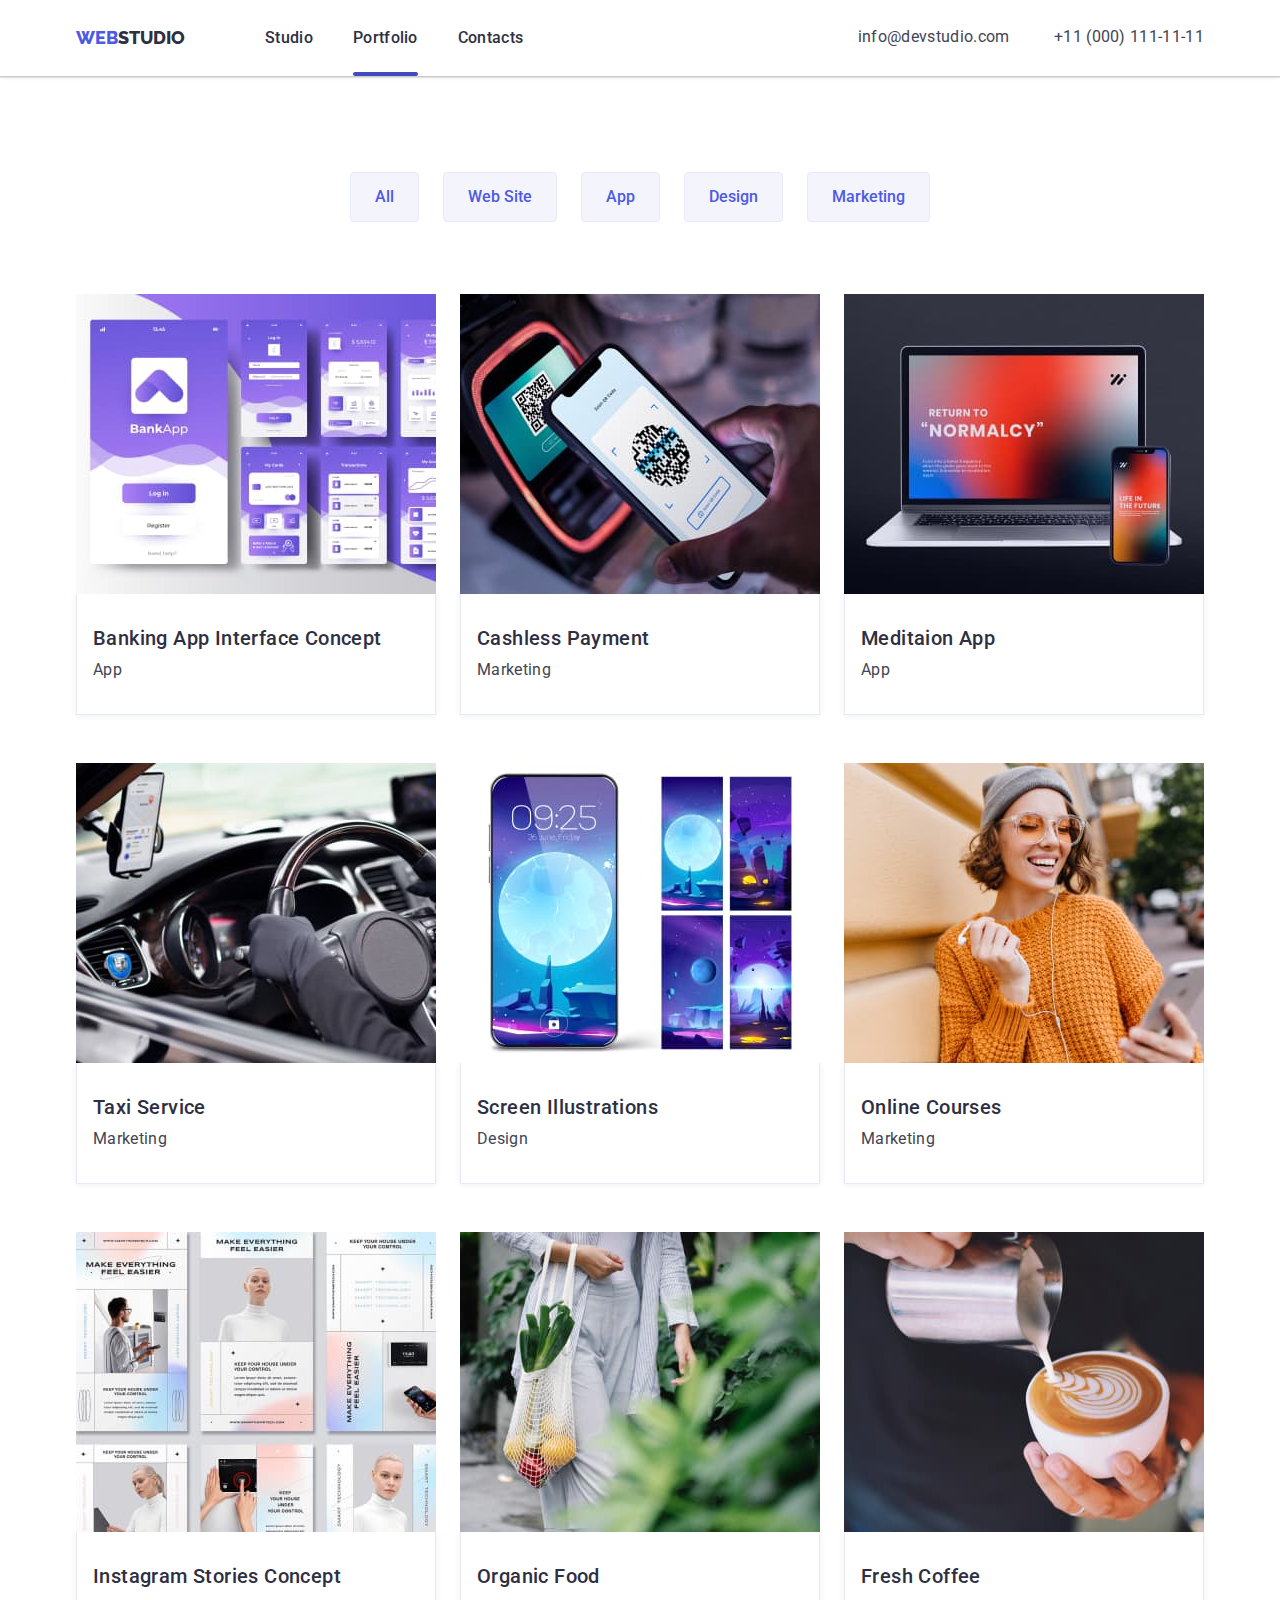
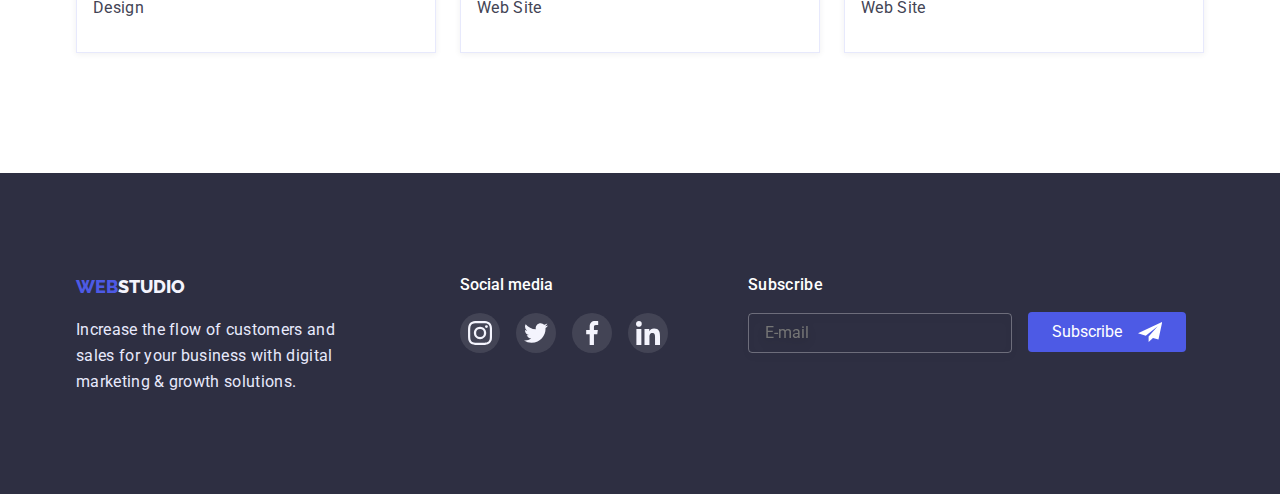
==== portfolio.html @ 7df6b6e0 "hw7(task7) fix 0.0" ====
<!DOCTYPE html>
<html lang="en">
<head>
    <meta charset="UTF-8">
    <meta http-equiv="X-UA-Compatible" content="IE=edge">
    <meta name="viewport" content="width=device-width, initial-scale=1.0">
    <title>Portfolio</title>
    <link rel="preconnect" href="https://fonts.googleapis.com">
    <link rel="preconnect" href="https://fonts.gstatic.com" crossorigin>
    <link href="https://fonts.googleapis.com/css2?family=Raleway:wght@800&family=Roboto:wght@400;500;700;900&display=swap" rel="stylesheet">
    <link rel="stylesheet" href="./styles/modern-normalize.css">
    <link rel="stylesheet" href="./styles/style.css">
</head>
<body class="site-body">
    <!--Header-->
    <header class="topline">
        <div class="container had-container">
          <nav class="style-navigation">
        <a class="logo link" href="./index.html">
          <span class="web">WEB</span>
          <span class="studio">STUDIO</span>
          </a>
        <!--Menu Nav-->
          <ul class="navigation list">
            <li class="header-nav"><a class="studio-nav link" href="./index.html">Studio</a></li>
            <li class="header-nav"><a class="portfolio-nav link active-link" href="./portfolio.html">Portfolio</a></li>
            <li class="header-nav"><a class="contact-nav link" href="#">Contacts</a></li>
          </ul>
        </nav>
        <address class="contact-link">
          <a class="header-mail link" href="mailto:info@devstudio.com">info@devstudio.com</a>
          <a class="header-tel link" href="tel:+110001111111">+11 (000) 111-11-11</a>
        </address>
      </div>
      </header>

    <main>
      <!--Main-->
      <h1 hidden>FILTERS</h1>
        <!--Menu FILTER-->
        <section class="filters">
            <div class="container"> <!--conteiner замінив-->
            <ul class="nav-portfolio list">
                <li class="button-filters"><button type="button" class="button-text">All</button></li>
                <li class="button-filters"><button  type="button" class="button-text">Web Site</button></li>
                <li class="button-filters"><button  type="button" class="button-text">App</button></li>
                <li class="button-filters"><button  type="button" class="button-text">Design</button></li>
                <li class="button-filters"><button  type="button" class="button-text">Marketing</button></li>
            </ul>

      
<!--MAIN CONTENT PORTFOLIO-->
<h2 hidden>MAIN KONTENT</h2> 
        <ul class="portfolio-content list">
            <li class="pictures-content">
              <a>
                <div class="cards-potfolio-wrap">
                    <img src="img/banking-app-interface-concept.jpg" class="pic-size" alt="макет додатку">
                    <p class="cards-potfolio-text">Lorem ipsum dolor sit, amet consectetur adipisicing elit. 
                      Vero deleniti, saepe, aliquam delectus similique nobis laudantium quaerat numquam quidem voluptate corporis 
                      id laboriosam voluptates eveniet iure esse accusantium sit officiis?</p>
                  </div>
                    <div class="content-card-pic">
                    <h3 class="portfolio-title">Banking App Interface Concept</h3>
                    <p class="portfolio-text">App</p>
                  </div>
                </a>
            </li>
            <li class="pictures-content">
                <a>
                  <div class="cards-potfolio-wrap">
                    <img src="img/cashless-payment.jpg"  class="pic-size" alt="телефон зі штрих-кодом">
                    <p class="cards-potfolio-text">14 Stylish and User-Friendly App Design 
                      Concepts · Task Manager App · Calorie
                      Tracker App · Exotic Fruit Ecommerce 
                      App · Cloud Storage App</p>
                    </div>
                    
                  <div class="content-card-pic">
                    <h3 class="portfolio-title"> Cashless Payment</h3>
                    <p class="portfolio-text">Marketing</p>
                  </div>
              </a>
            </li>
            <li class="pictures-content">
                <a>
                  <div class="cards-potfolio-wrap">
                    <img src="img/meditaion-app.jpg"  class="pic-size" alt="копьютер та смартфон з додатком">
                    <p class="cards-potfolio-text">14 Stylish and User-Friendly App Design 
                      Concepts · Task Manager App · Calorie
                      Tracker App · Exotic Fruit Ecommerce 
                      App · Cloud Storage App</p>
                  </div>
                    <div class="content-card-pic">
                    <h3 class="portfolio-title">Meditaion App</h3>
                    <p class="portfolio-text">App</p>
                  </div>
                </a>
            </li>
            <li class="pictures-content">
                <a>
                  <div class="cards-potfolio-wrap">
                    <img src="img/taxi-service.jpg" class="pic-size" alt="місце водія">
                    <p class="cards-potfolio-text">14 Stylish and User-Friendly App Design 
                      Concepts · Task Manager App · Calorie
                      Tracker App · Exotic Fruit Ecommerce 
                      App · Cloud Storage App</p>
                  </div>
                    <div class="content-card-pic">
                    <h3 class="portfolio-title">Taxi Service</h3>
                    <p class="portfolio-text">Marketing</p>
                  </div>
                </a>
            </li>
            <li class="pictures-content">
                <a>
                  <div class="cards-potfolio-wrap">
                    <img src="img/screen-illustrations.jpg" class="pic-size" alt="обої для смартфона">
                    <p class="cards-potfolio-text">14 Stylish and User-Friendly App Design 
                      Concepts · Task Manager App · Calorie
                      Tracker App · Exotic Fruit Ecommerce 
                      App · Cloud Storage App</p>
                  </div>
                    <div class="content-card-pic">
                    <h3 class="portfolio-title">Screen Illustrations</h3>
                    <p class="portfolio-text">Design</p>
                  </div>
                </a>
            </li>
            <li class="pictures-content">
                <a>
                  <div class="cards-potfolio-wrap">
                    <img src="img/online-courses.jpg" class="pic-size" alt="дівчина у помаранчевому">
                    <p class="cards-potfolio-text">14 Stylish and User-Friendly App Design 
                      Concepts · Task Manager App · Calorie
                      Tracker App · Exotic Fruit Ecommerce 
                      App · Cloud Storage App</p>
                  </div>
                    <div class="content-card-pic">
                    <h3 class="portfolio-title">Online Courses</h3>
                    <p class="portfolio-text">Marketing</p>
                  </div>
                </a>
            </li>
            <li class="pictures-content">
                <a>
                  <div class="cards-potfolio-wrap">
                    <img src="img/instagram-stories-concept.jpg" class="pic-size" alt="концепт инста-сторіс">
                    <p class="cards-potfolio-text">14 Stylish and User-Friendly App Design 
                      Concepts · Task Manager App · Calorie
                      Tracker App · Exotic Fruit Ecommerce 
                      App · Cloud Storage App</p>
                  </div>
                    <div class="content-card-pic">
                    <h3 class="portfolio-title">Instagram Stories Concept</h3>
                    <p class="portfolio-text">Design</p>
                  </div>
                </a>
            </li>
            <li class="pictures-content">
                <a>
                  <div class="cards-potfolio-wrap">
                    <img src="img/organic-food.jpg" class="pic-size" alt="еко-сумка з їжею">
                    <p class="cards-potfolio-text">14 Stylish and User-Friendly App Design 
                      Concepts · Task Manager App · Calorie
                      Tracker App · Exotic Fruit Ecommerce 
                      App · Cloud Storage App</p>
                  </div>
                    <div class="content-card-pic">
                    <h3 class="portfolio-title">Organic Food</h3>
                    <p class="portfolio-text">Web Site</p>
                  </div>
                </a>
            </li>
            <li class="pictures-content">
                <a>
                  <div class="cards-potfolio-wrap">
                    <img src="img/fresh-coffee.jpg" class="pic-size" alt="кофе з малюнком">
                    <p class="cards-potfolio-text">14 Stylish and User-Friendly App Design 
                      Concepts · Task Manager App · Calorie
                      Tracker App · Exotic Fruit Ecommerce 
                      App · Cloud Storage App</p>
                  </div>
                    <div class="content-card-pic">
                    <h3 class="portfolio-title">Fresh Coffee</h3>
                    <p class="portfolio-text">Web Site</p>
                  </div>
                </a>
            </li>
        </ul>
    </div>
    </section>
    </main>
       <!--Footer-->
    <footer class="footer">

      <div class="wrap-footer container">

        <!--FOOTER LOGO-->
      <div class="foot-logo">
      <a class="logo-footer link" href="./index.html"
        ><span class="web-footer">WEB</span><span class="studio-footer">STUDIO</span>
        </a> 
      <p class="footertext">
        Increase the flow of customers and sales for your business with digital
        marketing & growth solutions.
      </p>
    </div>

<!--FOOTER SOC_LINK-->
<div class="soc-link-footer">
  <h3 class="title-footer-soc">Social media</h3>
  <ul class="footer-soc-list list">
    
    <li class="footer-soc-item">
      <a href="" class="footer-soc-link link">
        <svg class="footer-soc-icon" width="24" height="24">
          <use href="./img/icons.svg#icon-instagram"></use>
        </svg>
      </a>
    </li>
    <li class="footer-soc-item">
      <a href="" class="footer-soc-link link">
        <svg class="sfooter-soc-icon" width="24" height="24">
          <use href="./img/icons.svg#icon-twitter"></use>
        </svg>
      </a>
    </li>
    <li class="footer-soc-item">
      <a href="" class="footer-soc-link link">
        <svg class="sfooter-soc-icon" width="24" height="24">
          <use href="./img/icons.svg#icon-facebook"></use>
        </svg>
      </a>
    </li>
    <li class="footer-soc-item">
      <a href="" class="footer-soc-link link">
        <svg class="sfooter-soc-icon" width="24" height="24">
          <use href="./img/icons.svg#icon-linkedin"></use>
        </svg>
      </a>
    </li>
  </ul>
</div>
<form class="subskribe-form">
  <h3 class="title-subskribe">Subscribe</h3>
  <div class="footer-subskribe">
        <div class="input-subskribe-footer">
      <input type="email"
        class="subskribe-input"
        name="footer-email"
        placeholder="E-mail"
        required
        id="footer-email"
        />
        </div>
        <section class="butten-footer">
          <button type="submit" class="subskribe-butten">Subscribe
            <svg class="icon-subscibe" width="24" height="24">
              <use href="./img/icons.svg#icon-subscibe"></use>
              </svg>
          </button>
        </section>
        </div>
      </form>
  </div>

      </div>
      
    </footer>


    
</body>
</html>
---- styles/style.css ----
:root{
--first-title-color: #FFFFFF;
--second-title-color:#2E2F42;
--first-btn-color: #4D5AE5;
--second-btn-color: #404BBF;
--typical-lh: 1.33
--lh:var(--typical-lh)
}


/*---------зброс марженів та маденгів-------------*/
p, h1, h2, h3, h4, h5, h6 {
    margin: 0;
}
ul{
    margin: 0;
    padding-left: 0;
}

body{
    font-family: 'Roboto', normal;
    background: #FFFFFF;
    color: #2E2F42;
    color: #4D5AE5;
    color: #434455;
    line-height: 1.33;
    line-height: 1.5;
    line-height: 1.6;
}

img{
    display: block;
    width: 100%;
    height: auto;
}

/*INVISE PARAMETR*/
.visually-hidden{
    position: absolute;
    width: 1px;
    height: 1px;
    margin: -1px;
    border: 0;
    padding: 0;
    white-space: nowrap;
    clip-path: inset(100%);
    clip: rect(0 0 0 0);
    overflow: hidden;
}
/*---------Header-Topline--------------*/

.list{
    list-style: none;
}

.link{
    text-decoration: none;
}

.container{
    width: 1158px;
    padding-left: 15px;
    padding-right: 15px;
    outline: 1px;
    margin: 0 auto;
   /*-outline: 1px solid red;-*/
}

/*-----SHABLON-TOP-LINE-------*/
.topline {
    padding-top: 25px;
    padding-bottom: 25px;
    box-shadow: 0px 2px 1px
    rgba(46, 47, 66, 0.08), 0px 1px 1px
    rgba(46, 47, 66, 0.16), 0px 1px 6px 
    rgba(46, 47, 66, 0.08);
}

.had-container {
    display: flex;
}
.style-navigation {
    margin-right: auto;
    display: flex;
    align-items: center;
}

.style-navigation {
    display: flex;
}

.logo {
    display: flex;
    margin-right: 80px;
}

.web {
    font-family: 'Raleway';
    font-style: normal;
    font-weight: 800;
    font-size: 18px;
    line-height: 1.33;
    color: #4D5AE5;
}

.studio { 
    font-family: 'Raleway';
    font-style: normal;
    font-weight: 800;
    font-size: 18px;
    line-height: 1.33;
    color: #2E2F42;
}


.navigation{
    display: flex;
    flex-direction: row;
    gap: 40px;
}

.header-nav{ 
    font-family: 'Roboto';
    font-style: normal;
    font-weight: 500;
    letter-spacing: 0.02em;
    position: relative;
}

.header-nav .active-link::after{
    content: '';
    position: absolute;
    width: 100%;
    height: 4px;
    background-color: var(--second-btn-color);
    left: 0;
    bottom: -25px;
    border-radius: 2px;

}

.studio-nav{
    font-size: 16px;
    line-height: 1.5;
    color: #2E2F42;
    letter-spacing: 0.02em;
    transition: 250ms cubic-bezier(0.4, 0, 0.2, 1);
}


.portfolio-nav{
    font-size: 16px;
    line-height: 1.5;
    color: #2E2F42;
    letter-spacing: 0.02em;
    transition: 250ms cubic-bezier(0.4, 0, 0.2, 1);
}

.contact-nav{
    font-size: 16px;
    line-height: 1.5;
    color: #2E2F42;
    letter-spacing: 0.02em;
    transition: 250ms cubic-bezier(0.4, 0, 0.2, 1);
}

.contact-link{
    font-style: normal;
    font-weight: 400;
    font-size: 16px;
    line-height: 1.5;   
    letter-spacing: 0.02em;
}

.studio-nav:hover,
.portfolio-nav:hover,
.contact-nav:hover,
.studio-nav:focus,
.portfolio-nav:focus,
.contact-nav:focus{
    color: #404BBF;
}

.header-mail{
    margin-right: 40px;
color: #434455;
transition: 250ms cubic-bezier(0.4, 0, 0.2, 1);
}


.header-tel{
    color: #434455;
    transition: 250ms cubic-bezier(0.4, 0, 0.2, 1);
}

.header-tel:hover,
.header-mail:hover,
.header-tel:focus,
.header-mail:focus{
    color: #404BBF;
}

/*-------MAIN BLACK BOX--------*/

.mainheadder{
    padding-top: 188px;
    padding-bottom: 188px;
    text-align: center;
    background: #2E2F42;
    background-image: linear-gradient(
        rgba(46, 47, 66, 0.7),
        rgba(46, 47, 66, 0.7)), 
     url(../img/people-office-background.jpg);
    background-repeat: no-repeat;
    background-position: center;
    background-size: cover;
    max-width: 1440px;
    margin: 0 auto;
}




.title{ 
width: 496px;
font-weight: 700; 
font-size: 56px;
line-height: 1.07;
letter-spacing: 0.02em;
color: #FFFFFF;
margin: 0 auto;
}

.textbutton{
    margin-top: 48px;
    font-family: inherit;
    font-style: normal;
    padding: 16px 32px;
    font-weight: 500;
    font-size: 16px;
    line-height: 1.18;
    color: #FFFFFF;
    background: #4D5AE5;
    border-radius: 4px;
    border:none;
    cursor: pointer; 
    transition: 250ms cubic-bezier(0.4, 0, 0.2, 1);
}



.textbutton:hover,
.textbutton:focus{
    background-color: #404BBF;
    box-shadow: 0px 4px 4px rgba(0, 0, 0, 0.15);
} 


/*--------------Section1--------*/

.abouthead {
   padding-bottom: 120px;

}

.about-list {
    padding-top: 120px;
    justify-content: center;
    display: flex;
    gap: 24px;
}

.about-item {
    width: 264px;
    height: 112px;
}
.about-link {
    width: 100%;
    height: 100%;
    background-color: #F4F4FD;
    border-radius: 4px;
    display: flex;
    align-items: center;
    justify-content: center;
}
/*--------
.about-icon { ------ якщо потрібно задати колір 
    fill: #8E8F99;   черз стилі, видаліть fill у спрайті 
}--*/

.hhead{
    color: #2E2F42;
    margin-top: 8px;
}

.phead{
    width: 264px;
    font-family: 'Roboto';
    font-style: normal;
    font-weight: 400;
    font-size: 16px;
    line-height: 1.5;

    letter-spacing: 0.02em;
    color: #434455;
}

/*--------------Section2--------*/
.our-work{
padding-top: 120px;
padding-bottom: 120px;
}
.title-two{
margin-bottom: 72px;
font-weight: 700;
font-size: 36px;
text-align: center;
letter-spacing: 0.02em;
text-transform: capitalize;

color: #2E2F42;
}

.img-wedoing{
gap: 24px;
display: flex;
padding: 0px;

}

/*--------------Section3--------*/
.team{
    padding-bottom: 120px;
    padding-top: 120px;
    background: right #F4F4FD;
    
}

.title-three{
    margin-bottom: 72px;
    text-align: center;
    font-weight: 700;
    font-size: 36px;
    line-height: 1.11;
    color: #2E2F42;

}

.img-team{
    display: flex;
    gap: 24px;    

}

.backround-card-mainpage{
    background: #FFFFFF;
    box-shadow: 0px 1px 6px 
    rgba(46, 47, 66, 0.08), 0px 1px 1px 
    rgba(46, 47, 66, 0.16), 0px 2px 1px 
    rgba(46, 47, 66, 0.08);
    border-radius: 0px 0px 4px 4px;
}

.title-team{
margin-top: 32px;
font-family: 'Roboto';
font-style: normal;
font-weight: 600;
font-size: 20px;
line-height: 1.2;
text-align: center;
color: #2E2F42;
}

.text-team{
    margin-top: 10px;
    font-family: 'Roboto';
font-style: normal;
font-weight: 400;
font-size: 16px;
line-height: 1.5;
text-align: center;
letter-spacing: 0.02em;
color: #434455;
margin-bottom: 8px;
}
.studio-soc-list {
    display: flex;
    justify-content: center;
    gap: 24px;
    padding-bottom: 32px;
    
}

.studio-soc-item {
    width: 40px;
    height: 40px;
}
.studio-soc-link {
    width: 100%;
    height: 100%;
    background-color: #4D5AE5;
    border-radius: 50%;
    display: flex;
    align-items: center;
    justify-content: center;
    fill: #F4F4FD;
    transition: 250ms cubic-bezier(0.4, 0, 0.2, 1);

}

.studio-soc-item{
    fill: #F4F4FD;
}

.studio-soc-link:hover,
.studio-soc-link:focus{
background-color:#404BBF;
}

/*-----SECTION 4---*/
.cust {
    padding-top: 130px;
    padding-bottom: 120px;
}

.title-four {
    margin-bottom: 72px;
    font-family: 'Roboto';
    font-style: normal;
    text-align: center;
    font-weight: 700;
    font-size: 36px;
    line-height: 1.11;
    color: #2E2F42;
}
.cust-list {
    display: flex;
    gap: 24px;
}

.cust-item {
    width: calc((100% - 150px)/6);
    height: 88px;
}
.cust-link {
    width: 100%;
    height: 100%;
    border: 1px solid #8E8F99;
    border-radius: 5px;
    display: flex;
    align-items: center;
    justify-content: center;
    transition: 250ms cubic-bezier(0.4, 0, 0.2, 1);
}


.cust-icon {
    fill: #8E8F99;
    transition: 250ms cubic-bezier(0.4, 0, 0.2, 1);
}

.cust-link:hover,
.cust-link:focus {
    border-color: #404BBF;
}
.cust-link:focus .cust-icon{
    fill: #404BBF;
}
.cust-link:hover .cust-icon{
    fill: #404BBF;
}


/*--------------Footer--------*/
footer{
background: #2E2F42;
}


.foot-logo{
    padding-top: 100px;
    padding-bottom: 100px;
}

.logo-footer{
    font-family: 'Raleway';
    font-style: normal;
    display: flex;
    align-items: flex-start;
}

.web-footer{  
font-weight: 800;
font-size: 18px;
line-height: 1.6;
color: #4D5AE5;
}

.studio-footer{
font-weight: 800;
font-size: 18px;
line-height: 1.6;
color: #F4F4FD;
}



/*SOCIAL MEDIA FOOTER*/
.wrap-footer{
    display: flex;
}

.soc-link-footer{
    margin-left: 120px;
    padding-top: 100px;

}

.title-footer-soc{
    color: #FFFFFF;
    font-family: 'Roboto';
    font-style: normal;
    font-weight: 500;
    font-size: 16px;
    line-height: 1.5;
    margin-bottom: 16px;
}

.footer-soc-list {
    display: flex;
    gap: 16px;

}


.footer-soc-item {
    width: 40px;
    height: 40px;    
}

.footer-soc-link {
    width: 100%;
    height: 100%;
    background-color: rgba(255, 255, 255, 0.1);
    border-radius: 50%;
    display: flex;
    align-items: center;
    justify-content: center;
    fill: #F4F4FD;
    transition: 250ms cubic-bezier(0.4, 0, 0.2, 1);
}

.footer-soc-icon{
    fill: #F4F4FD;
}

.footer-soc-link:hover,
.footer-soc-link:focus{
background-color:#31D0AA;
}

.footertext{
    width: 264px;
    margin-top: 16px;
    word-wrap: break-word;
    font-family: 'Roboto';
    font-style: normal;
    font-weight: 400;
    font-size: 16px;
    line-height: 1.6;
    letter-spacing: 0.02em;
    color: #E7E9FC;
}

.subskribe-form{
    margin-left: 80px;
    padding-top: 100px;
}
.footer-subskribe{
    margin-left: auto;
    display: flex;
    align-items: center;
    justify-content: center;
}

.title-subskribe{
    font-family: inherit;
    font-weight: 500;
    font-size: 16px;
    line-height: 24px;
    letter-spacing: 0.02em;
    color: #FFFFFF;
}

.subskribe-input{
    width: 264px;
    height: 40px;
    margin-top: 16px;
    background-color: transparent;
    border: 1px solid rgba(255, 255, 255, 0.3);
    filter: drop-shadow(0px 4px 4px rgba(0, 0, 0, 0.15));
    border-radius: 4px;
    color: rgba(255, 255, 255, 0.6);
    outline: none;
    padding-left: 16px;
}

.subskribe-butten{
    display: block;
    margin-left: auto;
    display: flex;
    align-items: center;
    justify-content: center;
    padding: 8px 24px;
    color: #FFFFFF;
    background: #4D5AE5;
    border-radius: 4px;
    border:none;
    cursor: pointer; 
    transition: 250ms cubic-bezier(0.4, 0, 0.2, 1);
    margin-left: 16px;
    margin-top: 15px;
}
.subskribe-butten:hover,
.subskribe-butten:focus{
    background-color: #404BBF;
    box-shadow: 0px 4px 4px rgba(0, 0, 0, 0.15);
}

.icon-subscibe{
    margin-left: 16px;
}


/*--------------PORTFOLIO--------*/

.nav-portfolio{
    justify-content: center;
    margin-bottom: 72px;
    display: flex;
    gap: 24px;
}

.filters{
    padding-top: 96px;
    padding-bottom: 120px;
}

.button-text{
padding: 12px 24px;
font-family: 'Roboto';
font-style: normal;
font-weight: 500;
font-size: 16px;
line-height: 1.5;
}


.button-text{
    color: #4D5AE5;
  background: #F4F4FD;
  border: 1px solid #E7E9FC;
  border-radius: 4px;
  cursor: pointer;
  transition: 250ms cubic-bezier(0.4, 0, 0.2, 1);
}

.button-text:hover{
    box-shadow: 0px 3px 1px 
    rgba(0, 0, 0, 0.1), 0px 2px 1px 
    rgba(0, 0, 0, 0.08), 0px 2px 2px 
    rgba(0, 0, 0, 0.12);
}


.button-text:focus,
.button-text:hover{
    border-color: #404BBF;;
    color: #FFFFFF;
    background-color: #404BBF;
    box-shadow: 0px 3px 1px 
    rgba(0, 0, 0, 0.1), 0px 2px 1px 
    rgba(0, 0, 0, 0.08), 0px 2px 2px 
    rgba(0, 0, 0, 0.12);
}

/*-------MAIN CONTENT PORTFOLIO--------*/

.portfolio-content{
    display: flex;
    flex-wrap: wrap;
    gap: 48px 24px;
}


.pic-size{
    width: 360px;
}


.content-card-pic{
    border: 1px solid #E7E9FC;
    box-shadow: 0px 1px 6px rgba(46, 47, 66, 0.08);
border-top: 0;
}

.pictures-content{
    transition: 250ms cubic-bezier(0.4, 0, 0.2, 1);
}

.pictures-content:hover{
    box-shadow: 0px 1px 6px rgba(46, 47, 66, 0.08), 
    0px 1px 1px rgba(46, 47, 66, 0.16), 
    0px 2px 1px rgba(46, 47, 66, 0.08);
    cursor: pointer;
}

.portfolio-title,
.portfolio-text{
    font-family: 'Roboto';
    font-style: normal;
    letter-spacing: 0.02em;
    padding-left: 16px;
}

.portfolio-title{
padding-top: 32px;
margin-bottom: 8px;
font-weight: 500;
font-size: 20px;
line-height: 1.2;
color: #2E2F42;
}

.portfolio-text{
    padding-bottom: 32px;
    font-weight: 400;
    font-size: 16px;
    line-height: 1.5;
    color: #434455;
}

.cards-potfolio-wrap{
    position: relative;
    overflow: hidden;
}

.pictures-content:hover .cards-potfolio-text{
    transform: translateY(0);
}

.cards-potfolio-text{
position: absolute;
top: 0;
font-size: 16px;
font-weight: 400;
line-height: 1.5;
color: #F4F4FD;
padding-top: 40px;
padding-bottom: 164px;
padding-left: 32px;
background-color: rgba(77,	90,	229, 0.902);
transform: translateY(100%);
overflow: auto; /*----ЯКЩО ПОТРІБЕН СКРОЛ ДЛЯ ТЕКСТУ--*/
transition: transform 250ms cubic-bezier(0.4, 0, 0.2, 1);
}
/*--------------FOOTER-PORTFOLIO------------*/

/*--------------BACKDROP------------*/
.backdrop{
    position: fixed;
    top: 0;
    width: 100%;
    height: 100%;
    background-color: rgba(19, 19, 20, 0.445);
    transition: opacity 250ms cubic-bezier(0.4, 0, 0.2, 1), visibility 250ms cubic-bezier(0.4, 0, 0.2, 1);
}
/*--------------MODAL-WINDOW------------*/
.modal{
    position: absolute;
    top: 50%;
    left: 50%;
    width: 408px;
    min-height: 576px;
    background: #FCFCFC;
    box-shadow: 0px 1px 1px rgba(0, 0, 0, 0.14), 0px 1px 3px rgba(0, 0, 0, 0.12), 0px 2px 1px rgba(0, 0, 0, 0.2);
    border-radius: 4px;
    transform: translate(-50%, -50%) scale(1);
    transition: transform 250ms cubic-bezier(0.4, 0, 0.2, 1);
    padding: 24px;
}

.backdrop.is-hidden .modal{
    transform: translate(-50%, -50%) scale(0);
}

.modal-close{
    width: 24px;
    height: 24px;
    /*position: absolute;
    right: 24px;
    top: 24px;*/
    background-color: rgba(231, 233, 252, 0.1);
    border: 1px solid rgba(0, 0, 0, 0.1);
    border-radius: 50%;
    transition: 250ms cubic-bezier(0.4, 0, 0.2, 1);
    display: block;
    margin-left: auto;
    display: flex;
    align-items: center;
    justify-content: center;
    background-color: #E7E9FC;
}

.smodal-close-icon{
    /*fill: #000000;*/
}

.is-hidden {
    opacity: 0;
    visibility: hidden;
    pointer-events: none;
}

.modal-close:hover,
.modal-close:focus{
    fill: #FFFFFF;
    background-color: #404BBF;
    cursor: pointer;;
}

.modal-title{
font-weight: 500;
font-size: 16px;
line-height: 1.5;
text-align: center;
color: #2E2F42;
margin-top: 24px;
margin-bottom: 16px;
}

/*.modal-field{
    margin-bottom: 8px;
}*/

.input-wrap{
    position: relative;
}

.modal-input{
    width: 360px;
    height: 40px;
    background-color: transparent;
    border: 1px solid rgba(33, 33, 33, 0.2);
    border-radius: 4px;
    padding-left: 38px;
    outline: none;
}

.modal-input:focus{
    border-color: var(--first-btn-color);
}

.modal-input:focus +.input-icons{
    fill: var(--first-btn-color);
}

.input-icons{
    position:absolute;
    left: 16px;
    top: 50%;
    transform: translateY(-50%);
}

.input-text{
    display: inline-block;
    font-size: 12px;
    line-height: 1.3;
    color: #8E8F99;
}

.modal-massage{
    width: 100%;
    height: 120px;
    border: 1px solid rgba(33, 33, 33, 0.2);
    border-radius: 4px;
    padding-left: 16px;
    outline: none;
    background-color: transparent;
    padding-top: 8px;
    padding-left: 16px;
    resize: none;
}

.modal-massage::placeholder{
    font-size: 12px;
    line-height: 1.3;
    color: rgba(117, 117, 117, 0.5);
}

.modal-accepted{
    margin-top: 8px;
}

.private-accept{
    align-items: center;
    display: flex;
    font-size: 12px;
    line-height: 1.3;
    letter-spacing: 0.04em;
    color: #757575;
}

.private-accept span{
    width: 16px;
    height: 16px;
    border: 1.25px solid #2E2F42;
    border-radius: 2px;
    margin-right: 8px;
    display: flex;
    align-items: center;
    justify-content: center; 
    fill: transparent;
}

.input-check:checked +.private-accept span {
    background-color: var(--second-btn-color);
    border: none;
    fill:#F4F4FD;
}

.private-police{
    color: var(--first-btn-color);
}
.modal-butten-conteiner{
        text-align: center;
}

.modal-butten{
    width: 169px;
    margin-top: 24px;
    padding: 16px 32px;
    font-weight: 500;
    font-size: 16px;
    line-height: 1.18;
    letter-spacing: 0.04em;
    color: #FFFFFF;
    background: #4D5AE5;
    border-radius: 4px;
    border:none;
    cursor: pointer; 
    transition: 250ms cubic-bezier(0.4, 0, 0.2, 1);
}

.modal-butten:hover,
.modal-butten:focus{
    background-color: #404BBF;
    box-shadow: 0px 4px 4px rgba(0, 0, 0, 0.15);
} 
/*second type stilization check-mark

.private-accept::before{
content: "";
width: 16px;
height: 16px;
border: 1.25px solid #2E2F42;
border-radius: 2px;
margin-right: 8px;
}

.input-check:checked +.private-accept::before{
background-color: var(--second-btn-color);
border: none;
background-image: url(../img/check-mark.svg);
background-repeat: no-repeat;
background-position: center;
}*/




/*  Стилізація псевдоклассу PLACEHOLDER*
.modal-input::placeholder{
    font-size: 12px;
    line-height: 1.3;
    color: #8E8F99;
}*/


/* ПРИКЛАД СТИЛІЗУВАННЯ ВАЛІДАЦІЇ

.modal-input:not(:placeholder-shown):not(:focus):valid{
    background-color: rgba(0, 128, 0, 0.286);
}
.modal-input:not(:placeholder-shown):not(:focus):invalid{
    background-color: rgba(128, 0, 0, 0.286);
} */
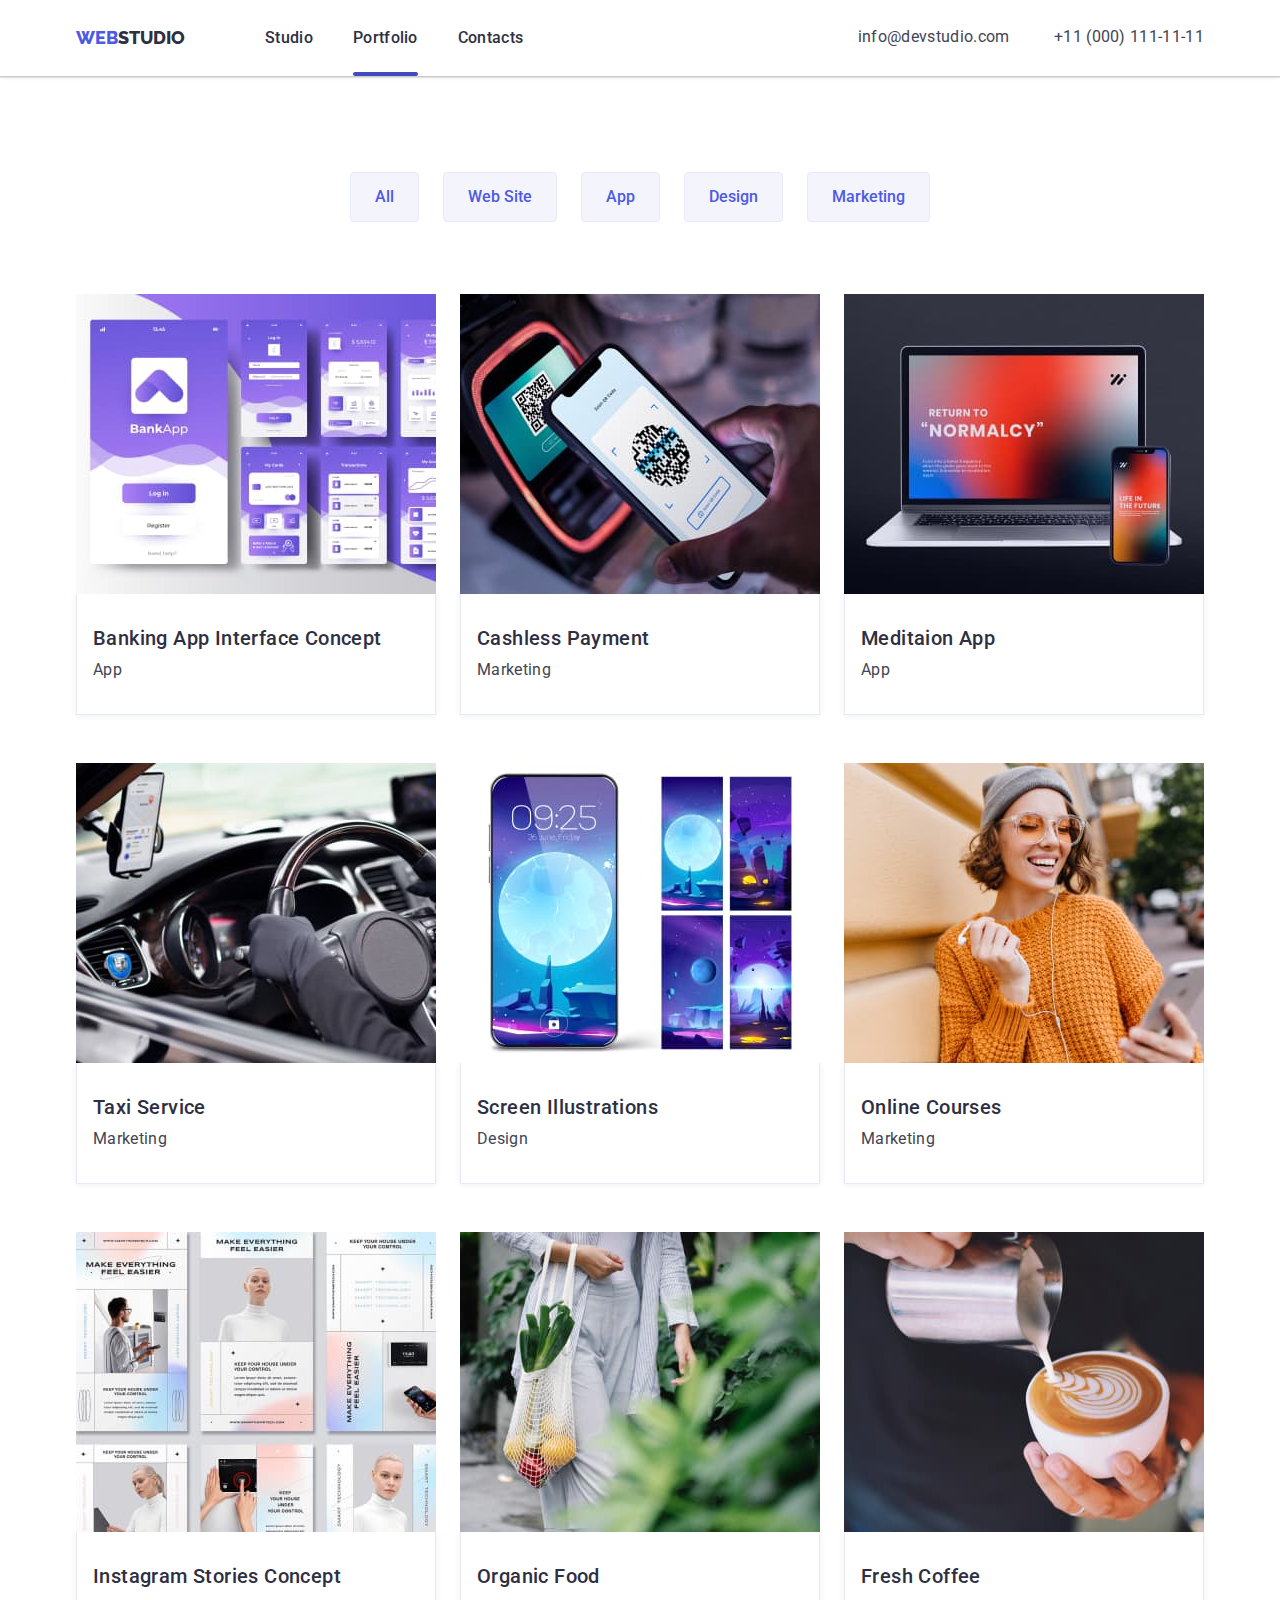
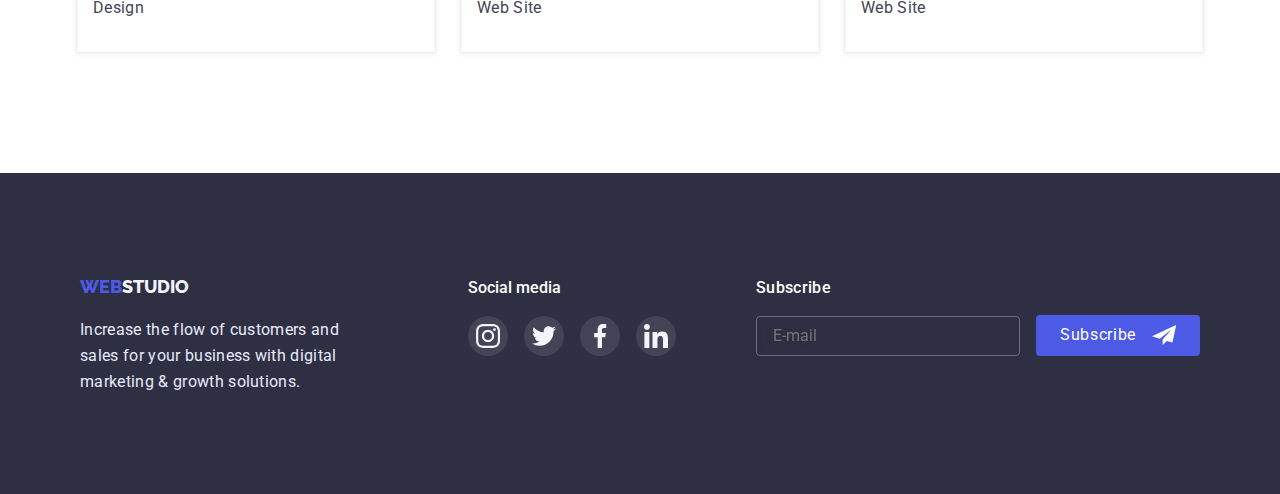
==== commit 1fb7d437: "hw7(task7) fix1.4" ====
--- a/portfolio.html
+++ b/portfolio.html
@@ -10,6 +10,9 @@
     <link href="https://fonts.googleapis.com/css2?family=Raleway:wght@800&family=Roboto:wght@400;500;700;900&display=swap" rel="stylesheet">
     <link rel="stylesheet" href="./styles/modern-normalize.css">
     <link rel="stylesheet" href="./styles/style.css">
+    <link rel="stylesheet" href="./styles/mobile.css">
+    <link rel="stylesheet" href="./styles/tablet.css">
+    <link rel="stylesheet" href="./styles/desktop.css">
 </head>
 <body class="site-body">
     <!--Header-->
@@ -31,7 +34,68 @@
           <a class="header-mail link" href="mailto:info@devstudio.com">info@devstudio.com</a>
           <a class="header-tel link" href="tel:+110001111111">+11 (000) 111-11-11</a>
         </address>
+        <button type="button" class="menu-open" width="32" height="22" data-menu-open>
+          <svg class="menu-open-icon">
+            <use href="./img/icons.svg#icon-hamburger"></use>
+          </svg>
+        </button>
       </div>
+
+      <!-- MOBMENU -->
+    <div class="mob-menu is-hidden" data-menu>
+      <div class="container-mob">
+      <button type="button" class="menu-close" width="8" height="8" data-menu-close>
+        <svg class="menu-close-icon">
+          <use href="./img/icons.svg#icon-menu-close"></use>
+        </svg>
+      </button>
+      <div class="mob-menu-top">
+      <nav>
+        <ul class="menu-nav-mob list">
+          <li class="mob-menu-nav"><a class="studio-mob link active-link" href="./index.html">Studio</a></li>
+          <li class="mob-menu-nav"><a class="portfolio-mob link" href="./portfolio.html">Portfolio</a></li>
+          <li class="mob-menu-nav"><a class="contact-mob link" href="#">Contacts</a></li>
+        </ul>
+      </nav>
+    </div>
+    <div class="mob-menu-bottom">
+        <address class="contact-mob-menu">
+          <a class="mob-menu-tel link" href="tel:+110001111111">+11 (000) 111-11-11</a>
+          <a class="mob-menu-mail link" href="mailto:info@devstudio.com">info@devstudio.com</a>
+        </address>
+        <ul class="mob-soc-list list">
+          <li class="mob-soc-item">
+            <a href="" class="studio-mob-link link">
+              <svg class="studio-soc-icon" width="24" height="24">
+                <use href="./img/icons.svg#icon-instagram"></use>
+              </svg>
+            </a>
+          </li>
+          <li class="mob-soc-item">
+            <a href="" class="studio-mob-link link">
+              <svg class="studio-soc-icon" width="24" height="24">
+                <use href="./img/icons.svg#icon-twitter"></use>
+              </svg>
+            </a>
+          </li>
+          <li class="mob-soc-item">
+            <a href="" class="studio-mob-link link">
+              <svg class="studio-soc-icon" width="24" height="24">
+                <use href="./img/icons.svg#icon-facebook"></use>
+              </svg>
+            </a>
+          </li>
+          <li class="mob-soc-item">
+            <a href="" class="studio-mob-link link">
+              <svg class="studio-soc-icon" width="24" height="24">
+                <use href="./img/icons.svg#icon-linkedin"></use>
+              </svg>
+            </a>
+          </li>
+        </ul>
+      </div>
+      </div>
+    </div>
       </header>
 
     <main>
@@ -39,7 +103,7 @@
       <h1 hidden>FILTERS</h1>
         <!--Menu FILTER-->
         <section class="filters">
-            <div class="container"> <!--conteiner замінив-->
+            <div class="container container-portfolio"> <!--conteiner замінив-->
             <ul class="nav-portfolio list">
                 <li class="button-filters"><button type="button" class="button-text">All</button></li>
                 <li class="button-filters"><button  type="button" class="button-text">Web Site</button></li>
@@ -55,7 +119,30 @@
             <li class="pictures-content">
               <a>
                 <div class="cards-potfolio-wrap">
+                  <picture>
+                    
+                    <source 
+                      srcset="
+                    img/banking-app-interface-concept.jpg 1x,
+                    img/banking-app-interface-concept2x.jpg 2x"
+                    media="(min-width:1200px)"/>
+
+                    <source
+                      srcset="
+                      img/banking-app-interface-concept-tab1x.jpg 1x,
+                      img/banking-app-interface-concept-tab2x.jpg 2x"
+                    media="(min-width:768px)"/>
+
+                    <source 
+                      srcset="
+                      img/banking-app-interface-concept-mob1x.jpg 1x,
+                      img/banking-app-interface-concept-mob2x.jpg 2x"
+                    media="(min-width:320px)"/>
+
                     <img src="img/banking-app-interface-concept.jpg" class="pic-size" alt="макет додатку">
+                  </picture>
+
+                  
                     <p class="cards-potfolio-text">Lorem ipsum dolor sit, amet consectetur adipisicing elit. 
                       Vero deleniti, saepe, aliquam delectus similique nobis laudantium quaerat numquam quidem voluptate corporis 
                       id laboriosam voluptates eveniet iure esse accusantium sit officiis?</p>
@@ -69,7 +156,29 @@
             <li class="pictures-content">
                 <a>
                   <div class="cards-potfolio-wrap">
-                    <img src="img/cashless-payment.jpg"  class="pic-size" alt="телефон зі штрих-кодом">
+                    <picture>
+                    
+                      <source 
+                        srcset="
+                      img/cashless-payment.jpg 1x,
+                      img/cashless-payment2x.jpg 2x"
+                      media="(min-width:1200px)"/>
+  
+                      <source
+                        srcset="
+                        img/cashless-payment-tab1x.jpg 1x,
+                        img/cashless-payment-tab2x.jpg 2x"
+                      media="(min-width:768px)"/>
+  
+                      <source 
+                        srcset="
+                        img/cashless-payment-mob1x.jpg 1x,
+                        img/cashless-payment-mob2x.jpg 2x"
+                      media="(min-width:320px)"/>
+  
+                      <img src="img/cashless-payment.jpg"  class="pic-size" alt="телефон зі штрих-кодом">
+                    </picture>
+                    
                     <p class="cards-potfolio-text">14 Stylish and User-Friendly App Design 
                       Concepts · Task Manager App · Calorie
                       Tracker App · Exotic Fruit Ecommerce 
@@ -85,7 +194,29 @@
             <li class="pictures-content">
                 <a>
                   <div class="cards-potfolio-wrap">
-                    <img src="img/meditaion-app.jpg"  class="pic-size" alt="копьютер та смартфон з додатком">
+                    <picture>
+                    
+                      <source 
+                        srcset="
+                      img/meditaion-app.jpg 1x,
+                      img/meditaion-app2x.jpg 2x"
+                      media="(min-width:1200px)"/>
+  
+                      <source
+                        srcset="
+                        img/meditaion-app-tab1x.jpg 1x,
+                        img/meditaion-app-tab2x.jpg 2x"
+                      media="(min-width:768px)"/>
+  
+                      <source 
+                        srcset="
+                        img/meditaion-app-mob1x.jpg 1x,
+                        img/meditaion-app-mob2x.jpg 2x"
+                      media="(min-width:320px)"/>
+  
+                      <img src="img/meditaion-app.jpg"  class="pic-size" alt="копьютер та смартфон з додатком">
+                    </picture>
+                    
                     <p class="cards-potfolio-text">14 Stylish and User-Friendly App Design 
                       Concepts · Task Manager App · Calorie
                       Tracker App · Exotic Fruit Ecommerce 
@@ -100,7 +231,29 @@
             <li class="pictures-content">
                 <a>
                   <div class="cards-potfolio-wrap">
-                    <img src="img/taxi-service.jpg" class="pic-size" alt="місце водія">
+                    <picture>
+                    
+                      <source 
+                        srcset="
+                      img/taxi-service.jpg 1x,
+                      img/taxi-service2x.jpg 2x"
+                      media="(min-width:1200px)"/>
+  
+                      <source
+                        srcset="
+                        img/taxi-service-tab1x.jpg 1x,
+                        img/taxi-service-tab2x.jpg 2x"
+                      media="(min-width:768px)"/>
+  
+                      <source 
+                        srcset="
+                        img/taxi-service-mob1x.jpg 1x,
+                        img/taxi-service-mob2x.jpg 2x"
+                      media="(min-width:320px)"/>
+  
+                      <img src="img/taxi-service.jpg" class="pic-size" alt="місце водія">
+                    </picture>
+                    
                     <p class="cards-potfolio-text">14 Stylish and User-Friendly App Design 
                       Concepts · Task Manager App · Calorie
                       Tracker App · Exotic Fruit Ecommerce 
@@ -115,7 +268,29 @@
             <li class="pictures-content">
                 <a>
                   <div class="cards-potfolio-wrap">
-                    <img src="img/screen-illustrations.jpg" class="pic-size" alt="обої для смартфона">
+                    <picture>
+                    
+                      <source 
+                        srcset="
+                      img/screen-illustrations.jpg 1x,
+                      img/screen-illustrations2x.jpg 2x"
+                      media="(min-width:1200px)"/>
+  
+                      <source
+                        srcset="
+                        img/screen-illustrations-tab1x.jpg 1x,
+                        img/screen-illustrations-tab2x.jpg 2x"
+                      media="(min-width:768px)"/>
+  
+                      <source 
+                        srcset="
+                        img/screen-illustrations-mob1x.jpg 1x,
+                        img/screen-illustrations-mob2x.jpg 2x"
+                      media="(min-width:320px)"/>
+  
+                      <img src="img/screen-illustrations.jpg" class="pic-size" alt="обої для смартфона">
+                    </picture>
+                    
                     <p class="cards-potfolio-text">14 Stylish and User-Friendly App Design 
                       Concepts · Task Manager App · Calorie
                       Tracker App · Exotic Fruit Ecommerce 
@@ -130,7 +305,29 @@
             <li class="pictures-content">
                 <a>
                   <div class="cards-potfolio-wrap">
-                    <img src="img/online-courses.jpg" class="pic-size" alt="дівчина у помаранчевому">
+                    <picture>
+
+                    <source 
+                    srcset="
+                    img/online-courses.jpg 1x,
+                    img/online-courses2x.jpg 2x"
+                  media="(min-width:1200px)"/>
+
+                  <source
+                    srcset="
+                    img/online-courses-tab1x.jpg 1x,
+                    img/online-courses-tab2x.jpg 2x"
+                  media="(min-width:768px)"/>
+
+                  <source 
+                    srcset="
+                    img/online-courses-mob1x.jpg 1x,
+                    img/online-courses-mob2x.jpg 2x"
+                  media="(min-width:320px)"/>
+
+                  <img src="img/online-courses.jpg" class="pic-size" alt="дівчина у помаранчевому">
+                </picture>
+                    
                     <p class="cards-potfolio-text">14 Stylish and User-Friendly App Design 
                       Concepts · Task Manager App · Calorie
                       Tracker App · Exotic Fruit Ecommerce 
@@ -145,7 +342,29 @@
             <li class="pictures-content">
                 <a>
                   <div class="cards-potfolio-wrap">
+                    <picture>
+                      
+                      <source 
+                      srcset="
+                      img/instagram-stories-concept.jpg 1x,
+                      img/instagram-stories-concept2x.jpg 2x"
+                    media="(min-width:1200px)"/>
+  
+                    <source
+                      srcset="
+                      img/instagram-stories-concept-tab1x.jpg 1x,
+                      img/instagram-stories-concept-tab2x.jpg 2x"
+                    media="(min-width:768px)"/>
+  
+                    <source 
+                      srcset="
+                      img/instagram-stories-concept-mob1x.jpg 1x,
+                      img/instagram-stories-concept-mob2x.jpg 2x"
+                    media="(min-width:320px)"/>
+  
                     <img src="img/instagram-stories-concept.jpg" class="pic-size" alt="концепт инста-сторіс">
+                  </picture>
+                    
                     <p class="cards-potfolio-text">14 Stylish and User-Friendly App Design 
                       Concepts · Task Manager App · Calorie
                       Tracker App · Exotic Fruit Ecommerce 
@@ -160,7 +379,29 @@
             <li class="pictures-content">
                 <a>
                   <div class="cards-potfolio-wrap">
+                    <picture>
+                      
+                      <source 
+                      srcset="
+                      img/organic-food.jpg 1x,
+                      img/organic-food2x.jpg 2x"
+                    media="(min-width:1200px)"/>
+  
+                    <source
+                      srcset="
+                      img/organic-food-tab1x.jpg 1x,
+                      img/organic-food-tab2x.jpg 2x"
+                    media="(min-width:768px)"/>
+  
+                    <source 
+                      srcset="
+                      img/organic-food-mob1x.jpg 1x,
+                      img/organic-food-mob2x.jpg 2x"
+                    media="(min-width:320px)"/>
+  
                     <img src="img/organic-food.jpg" class="pic-size" alt="еко-сумка з їжею">
+                  </picture>
+                    
                     <p class="cards-potfolio-text">14 Stylish and User-Friendly App Design 
                       Concepts · Task Manager App · Calorie
                       Tracker App · Exotic Fruit Ecommerce 
@@ -175,7 +416,29 @@
             <li class="pictures-content">
                 <a>
                   <div class="cards-potfolio-wrap">
+                    <picture>
+                      
+                      <source 
+                      srcset="
+                      img/fresh-coffee.jpg 1x,
+                      img/fresh-coffee2x.jpg 2x"
+                    media="(min-width:1200px)"/>
+  
+                    <source
+                      srcset="
+                      img/fresh-coffee-tab1x.jpg 1x,
+                      img/fresh-coffee-tab2x.jpg 2x"
+                    media="(min-width:768px)"/>
+  
+                    <source 
+                      srcset="
+                      img/fresh-coffee-mob1x.jpg 1x,
+                      img/fresh-coffee-mob2x.jpg 2x"
+                    media="(min-width:320px)"/>
+  
                     <img src="img/fresh-coffee.jpg" class="pic-size" alt="кофе з малюнком">
+                  </picture>
+                   
                     <p class="cards-potfolio-text">14 Stylish and User-Friendly App Design 
                       Concepts · Task Manager App · Calorie
                       Tracker App · Exotic Fruit Ecommerce 
@@ -270,6 +533,6 @@
     </footer>
 
 
-    
+    <script src="./js/menu.js"></script>
 </body>
 </html>--- a/styles/style.css
+++ b/styles/style.css
@@ -58,7 +58,7 @@
 }
 
 .container{
-    width: 1158px;
+    /* width: 1158px; */
     padding-left: 15px;
     padding-right: 15px;
     outline: 1px;
@@ -112,123 +112,213 @@
     color: #2E2F42;
 }
 
-
-.navigation{
-    display: flex;
-    flex-direction: row;
-    gap: 40px;
-}
-
-.header-nav{ 
-    font-family: 'Roboto';
-    font-style: normal;
+.navigation, .contact-link {
+    display: none;
+}
+  /* ----MenuOpen----- */
+.menu-open{
+    width: 32px;
+    height: 22px;
+    padding: 0;
+    background-color: transparent;
+    border: none;
+    padding-top: 48px;
+    padding-bottom: 48px;
+}
+
+.menu-open-icon{
+    stroke: #000000;
+    width: 32px;
+    height: 22px;
+}
+
+ /* -----Menu and Close---- */
+.container-mob{
+    width: 428px;
+    margin-left: 40px;
+}
+ 
+.mob-menu {
+    position: fixed;
+    top: 0;
+    z-index: 1;
+    width: 100vh;
+    height: 100vh;
+    background-color: #FFFFFF;
+    padding-top: 48px;
+    padding-bottom: 48px;
+}
+
+.mob-menu > .container-mob{
+    height: 100%;
+    display: flex;
+    flex-direction: column;
+    justify-content: space-between;
+    overflow: auto;
+}
+
+.menu-close {
+    width: 24px;
+    height: 24px;
+    border: 1px solid rgba(0, 0, 0, 0.1);
+    border-radius: 50%;
+    transition: 250ms cubic-bezier(0.4, 0, 0.2, 1);
+    display: block;
+    margin-left: auto;
+    display: flex;
+    align-items: center;
+    justify-content: center;
+    background-color: #E7E9FC;
+}
+
+.menu-close:hover,
+.menu-close:focus{
+    fill: #FFFFFF;
+    background-color: #404BBF;
+    cursor: pointer;}
+
+.menu-close-icon{
+    width: 8px;
+    height: 8px;
+}
+
+.menu-nav-mob {
+    font-weight: 700;
+    font-size: 36px;
+    line-height: 1.11;
+    letter-spacing: 0.02em;
+    text-transform: capitalize;
+    color: #2E2F42;
+ 
+}
+
+.mob-menu-nav{
+    margin-bottom: 40px;
+}
+.studio-mob {
+    color: #2E2F42;
+}
+
+.portfolio-mob {
+    color: #2E2F42;
+}
+.contact-mob {
+    color: #2E2F42;
+}
+.studio-mob:hover,
+.studio-mob:focus,
+.portfolio-mob:hover,
+.portfolio-mob:focus,
+.contact-mob:hover,
+.contact-mob:focus{
+transition: 250ms cubic-bezier(0.4, 0, 0.2, 1);
+color: #404BBF;
+}
+
+.contact-mob-menu {
+    margin-top: 64px;
+display: grid;
+}
+
+.mob-menu-mail {
     font-weight: 500;
+    font-size: 20px;
+    line-height: 1.2;
     letter-spacing: 0.02em;
-    position: relative;
-}
-
-.header-nav .active-link::after{
-    content: '';
-    position: absolute;
+    color: #434455;color: 
+}
+
+.mob-menu-tel {
+    font-weight: 600;
+    font-size: 36px;
+    line-height: 1.1;
+    text-transform: capitalize;
+    color: #434455;
+}
+.mob-menu-tel:hover,
+.mob-menu-tel:focus,
+.mob-menu-mail:hover,
+.mob-menu-mail:focus{
+    color:#4D5AE5;
+}
+
+.mob-soc-list {
+    margin-top: 48px;
+    display: inline-flex;
+    gap: 56px;
+
+}
+.mob-soc-item {
+    width: 40px;
+    height: 40px;
+}
+.studio-mob-link {
     width: 100%;
-    height: 4px;
-    background-color: var(--second-btn-color);
-    left: 0;
-    bottom: -25px;
-    border-radius: 2px;
-
-}
-
-.studio-nav{
-    font-size: 16px;
-    line-height: 1.5;
-    color: #2E2F42;
-    letter-spacing: 0.02em;
+    height: 100%;
+    background-color: #4D5AE5;
+    border-radius: 50%;
+    display: flex;
+    align-items: center;
+    justify-content: center;
+    fill: #F4F4FD;
     transition: 250ms cubic-bezier(0.4, 0, 0.2, 1);
 }
-
-
-.portfolio-nav{
-    font-size: 16px;
-    line-height: 1.5;
-    color: #2E2F42;
-    letter-spacing: 0.02em;
-    transition: 250ms cubic-bezier(0.4, 0, 0.2, 1);
-}
-
-.contact-nav{
-    font-size: 16px;
-    line-height: 1.5;
-    color: #2E2F42;
-    letter-spacing: 0.02em;
-    transition: 250ms cubic-bezier(0.4, 0, 0.2, 1);
-}
-
-.contact-link{
-    font-style: normal;
-    font-weight: 400;
-    font-size: 16px;
-    line-height: 1.5;   
-    letter-spacing: 0.02em;
-}
-
-.studio-nav:hover,
-.portfolio-nav:hover,
-.contact-nav:hover,
-.studio-nav:focus,
-.portfolio-nav:focus,
-.contact-nav:focus{
-    color: #404BBF;
-}
-
-.header-mail{
-    margin-right: 40px;
-color: #434455;
-transition: 250ms cubic-bezier(0.4, 0, 0.2, 1);
-}
-
-
-.header-tel{
-    color: #434455;
-    transition: 250ms cubic-bezier(0.4, 0, 0.2, 1);
-}
-
-.header-tel:hover,
-.header-mail:hover,
-.header-tel:focus,
-.header-mail:focus{
-    color: #404BBF;
-}
-
+.studio-soc-icon {
+}
+.studio-mob-link:hover,
+.studio-mob-link:focus{
+background-color:#404BBF;
+}
 /*-------MAIN BLACK BOX--------*/
 
+.mainheadder >.container{
+    display: flex;
+    padding: 0;
+    width: 100%;
+    flex-wrap: wrap;
+    align-items: center;
+    justify-content: center;
+}
+
 .mainheadder{
-    padding-top: 188px;
-    padding-bottom: 188px;
+    /* padding-top: 188px;
+    padding-bottom: 188px; */
+    padding: 112px 0px;
     text-align: center;
     background: #2E2F42;
     background-image: linear-gradient(
         rgba(46, 47, 66, 0.7),
         rgba(46, 47, 66, 0.7)), 
-     url(../img/people-office-background.jpg);
+     url(../img/people-office-backgroundmob.jpg);
     background-repeat: no-repeat;
     background-position: center;
     background-size: cover;
+    flex-grow: 1;
     max-width: 1440px;
     margin: 0 auto;
 }
 
-
-
+@media (min-device-pixel-ratio: 2),
+  (min-resolution: 192dpi),
+  (min-resolution: 2dppx) {
+  .mainheadder {
+    background-image: linear-gradient(
+        rgba(46, 47, 66, 0.7),
+        rgba(46, 47, 66, 0.7)), 
+     url(../img/people-office-backgroundmob2x.jpg);
+  }
+}
 
 .title{ 
-width: 496px;
-font-weight: 700; 
-font-size: 56px;
-line-height: 1.07;
-letter-spacing: 0.02em;
-color: #FFFFFF;
-margin: 0 auto;
+    width: 496px;
+    font-weight: 700; 
+    /* font-size: 56px; */
+    font-size: 36px;
+    /* line-height: 1.07; */
+    line-height: 1.1;
+    letter-spacing: 0.02em;
+    color: #FFFFFF;
+    margin: 0 auto;
 }
 
 .textbutton{
@@ -259,21 +349,22 @@
 /*--------------Section1--------*/
 
 .abouthead {
-   padding-bottom: 120px;
-
-}
-
-.about-list {
-    padding-top: 120px;
-    justify-content: center;
-    display: flex;
-    gap: 24px;
-}
-
-.about-item {
-    width: 264px;
-    height: 112px;
-}
+    padding-top: 96px;
+    padding-bottom: 96px;
+ 
+ }
+ 
+ .about-list {
+     justify-content: center;
+     display: flex;
+     flex-wrap: wrap;
+     gap: 72px;
+ }
+ 
+ .about-item {
+     width: 264px;
+     height: 112px;
+ }
 .about-link {
     width: 100%;
     height: 100%;
@@ -330,8 +421,8 @@
 
 /*--------------Section3--------*/
 .team{
-    padding-bottom: 120px;
-    padding-top: 120px;
+    padding-bottom: 128px;
+    padding-top: 96px;
     background: right #F4F4FD;
     
 }
@@ -348,6 +439,7 @@
 
 .img-team{
     display: flex;
+    flex-wrap: wrap;
     gap: 24px;    
 
 }
@@ -420,8 +512,8 @@
 
 /*-----SECTION 4---*/
 .cust {
-    padding-top: 130px;
-    padding-bottom: 120px;
+    padding-top: 96px;
+    padding-bottom: 96px;
 }
 
 .title-four {
@@ -436,11 +528,12 @@
 }
 .cust-list {
     display: flex;
+    flex-wrap: wrap;
     gap: 24px;
 }
 
 .cust-item {
-    width: calc((100% - 150px)/6);
+    width: calc((100% - 30px)/2);
     height: 88px;
 }
 .cust-link {
@@ -475,12 +568,16 @@
 /*--------------Footer--------*/
 footer{
 background: #2E2F42;
+width: 100%;
+
 }
 
 
 .foot-logo{
-    padding-top: 100px;
-    padding-bottom: 100px;
+    padding-top: 96px;
+    padding-bottom: 72px;
+    display: grid;
+    justify-content: center;
 }
 
 .logo-footer{
@@ -488,6 +585,7 @@
     font-style: normal;
     display: flex;
     align-items: flex-start;
+    justify-content: center;
 }
 
 .web-footer{  
@@ -504,64 +602,8 @@
 color: #F4F4FD;
 }
 
-
-
-/*SOCIAL MEDIA FOOTER*/
-.wrap-footer{
-    display: flex;
-}
-
-.soc-link-footer{
-    margin-left: 120px;
-    padding-top: 100px;
-
-}
-
-.title-footer-soc{
-    color: #FFFFFF;
-    font-family: 'Roboto';
-    font-style: normal;
-    font-weight: 500;
-    font-size: 16px;
-    line-height: 1.5;
-    margin-bottom: 16px;
-}
-
-.footer-soc-list {
-    display: flex;
-    gap: 16px;
-
-}
-
-
-.footer-soc-item {
-    width: 40px;
-    height: 40px;    
-}
-
-.footer-soc-link {
-    width: 100%;
-    height: 100%;
-    background-color: rgba(255, 255, 255, 0.1);
-    border-radius: 50%;
-    display: flex;
-    align-items: center;
-    justify-content: center;
-    fill: #F4F4FD;
-    transition: 250ms cubic-bezier(0.4, 0, 0.2, 1);
-}
-
-.footer-soc-icon{
-    fill: #F4F4FD;
-}
-
-.footer-soc-link:hover,
-.footer-soc-link:focus{
-background-color:#31D0AA;
-}
-
 .footertext{
-    width: 264px;
+    width: 268px;
     margin-top: 16px;
     word-wrap: break-word;
     font-family: 'Roboto';
@@ -573,15 +615,77 @@
     color: #E7E9FC;
 }
 
+
+/*SOCIAL MEDIA FOOTER*/
+.wrap-footer{
+    /* display: flex; */
+}
+
+.soc-link-footer{
+    /* margin-left: 120px;
+    padding-top: 100px; */
+
+}
+
+.title-footer-soc{
+    display: flex;
+    justify-content: center;
+    align-items: flex-start;
+    color: #FFFFFF;
+    font-family: 'Roboto';
+    font-style: normal;
+    font-weight: 500;
+    font-size: 16px;
+    line-height: 1.5;
+    margin-bottom: 16px;
+}
+
+.footer-soc-list {
+    display: flex;
+    gap: 16px;
+    justify-content: center;
+
+}
+
+
+.footer-soc-item {
+    width: 40px;
+    height: 40px;    
+}
+
+.footer-soc-link {
+    width: 100%;
+    height: 100%;
+    background-color: rgba(255, 255, 255, 0.1);
+    border-radius: 50%;
+    display: flex;
+    align-items: center;
+    justify-content: center;
+    fill: #F4F4FD;
+    transition: 250ms cubic-bezier(0.4, 0, 0.2, 1);
+}
+
+.footer-soc-icon{
+    fill: #F4F4FD;
+}
+
+.footer-soc-link:hover,
+.footer-soc-link:focus{
+background-color:#31D0AA;
+}
+
+/*---FOOOTER SUBSCRIBE----*/
 .subskribe-form{
-    margin-left: 80px;
-    padding-top: 100px;
+    /* margin-left: 80px; */
+    padding-top: 72px;
+    padding-bottom: 96px;
+    display: grid;
+    justify-content: center;
+    align-items: center;
 }
 .footer-subskribe{
     margin-left: auto;
-    display: flex;
-    align-items: center;
-    justify-content: center;
+    /* display: flex; */
 }
 
 .title-subskribe{
@@ -591,6 +695,8 @@
     line-height: 24px;
     letter-spacing: 0.02em;
     color: #FFFFFF;
+    display: flex;
+    justify-content: center;
 }
 
 .subskribe-input{
@@ -606,6 +712,11 @@
     padding-left: 16px;
 }
 
+.butten-footer{
+    display: flex;
+    justify-content: center;
+}
+
 .subskribe-butten{
     display: block;
     margin-left: auto;
@@ -613,6 +724,9 @@
     align-items: center;
     justify-content: center;
     padding: 8px 24px;
+    font-size: 16px;
+    line-height: 1.5;
+    letter-spacing: 0.04em;
     color: #FFFFFF;
     background: #4D5AE5;
     border-radius: 4px;
@@ -640,6 +754,8 @@
     margin-bottom: 72px;
     display: flex;
     gap: 24px;
+    flex-wrap: wrap;
+    
 }
 
 .filters{
@@ -758,14 +874,13 @@
 line-height: 1.5;
 color: #F4F4FD;
 padding-top: 40px;
-padding-bottom: 164px;
+padding-bottom: 171px;
 padding-left: 32px;
 background-color: rgba(77,	90,	229, 0.902);
 transform: translateY(100%);
 overflow: auto; /*----ЯКЩО ПОТРІБЕН СКРОЛ ДЛЯ ТЕКСТУ--*/
 transition: transform 250ms cubic-bezier(0.4, 0, 0.2, 1);
 }
-/*--------------FOOTER-PORTFOLIO------------*/
 
 /*--------------BACKDROP------------*/
 .backdrop{
@@ -827,7 +942,7 @@
 .modal-close:focus{
     fill: #FFFFFF;
     background-color: #404BBF;
-    cursor: pointer;;
+    cursor: pointer;
 }
 
 .modal-title{
--- a/styles/mobile.css
+++ b/styles/mobile.css
@@ -0,0 +1,177 @@
+@media screen and (max-width: 320px) {
+    .container {
+        width: 294px;
+    }
+    
+        /*--------------Section1--------*/
+        .hhead {
+            text-align: center;
+            font-weight: 700;
+            font-size: 36px;
+            line-height: 1.1;
+            letter-spacing: 0.02em;
+            text-transform: capitalize;
+         }
+        
+         .phead{
+            margin-top: 8px;
+            font-weight: 500;
+            font-size: 16px;
+            line-height: 24px;
+            letter-spacing: 0.02em;
+        }
+ .about-link {
+    position: absolute;
+    width: 1px;
+    height: 1px;
+    margin: -1px;
+    border: 0;
+    padding: 0;
+    white-space: nowrap;
+    clip-path: inset(100%);
+    clip: rect(0 0 0 0);
+    overflow: hidden;
+ }
+/*--------------Section2--------*/
+.our-work{
+    position: absolute;
+    width: 1px;
+    height: 1px;
+    margin: -1px;
+    border: 0;
+    padding: 0;
+    white-space: nowrap;
+    clip-path: inset(100%);
+    clip: rect(0 0 0 0);
+    overflow: hidden;
+ }
+  
+}
+
+@media screen and (min-width: 320px) {
+    .container {
+        width: 294px;
+    }
+    /*--------------Section1--------*/
+    .hhead {
+        text-align: center;
+        font-weight: 700;
+        font-size: 36px;
+        line-height: 1.1;
+        letter-spacing: 0.02em;
+        text-transform: capitalize;
+     }
+    
+     .phead{
+        margin-top: 8px;
+        font-weight: 500;
+        font-size: 16px;
+        line-height: 24px;
+        letter-spacing: 0.02em;
+    }
+ .about-link {
+    position: absolute;
+    width: 1px;
+    height: 1px;
+    margin: -1px;
+    border: 0;
+    padding: 0;
+    white-space: nowrap;
+    clip-path: inset(100%);
+    clip: rect(0 0 0 0);
+    overflow: hidden;
+ }
+/*--------------Section2--------*/
+.our-work{
+    position: absolute;
+    width: 1px;
+    height: 1px;
+    margin: -1px;
+    border: 0;
+    padding: 0;
+    white-space: nowrap;
+    clip-path: inset(100%);
+    clip: rect(0 0 0 0);
+    overflow: hidden;
+ }
+    
+}
+
+@media screen and (min-width: 480px) {
+.container {
+    width: 458px;
+}
+.container-one {
+   width: 426px;
+}
+.container-three{
+   width: 294px;
+}
+/*-------MAIN BLACK BOX--------*/
+.mainheadder{
+   padding: 112px 56px;
+}
+/*--------------Section1--------*/
+ .about-item >.container {
+    width: 396px;
+    display: flex;
+    align-items: left;
+ }
+ .hhead {
+    text-align: center;
+    font-weight: 700;
+    font-size: 36px;
+    line-height: 1.1;
+    letter-spacing: 0.02em;
+    text-transform: capitalize;
+ }
+
+ .phead{
+    width: 369px;
+    margin-top: 8px;
+    font-weight: 500;
+    font-size: 16px;
+    line-height: 24px;
+    letter-spacing: 0.02em;
+    margin-left: -50px;
+
+}
+ 
+ .about-link {
+    position: absolute;
+    width: 1px;
+    height: 1px;
+    margin: -1px;
+    border: 0;
+    padding: 0;
+    white-space: nowrap;
+    clip-path: inset(100%);
+    clip: rect(0 0 0 0);
+    overflow: hidden;
+ }
+
+
+ /*--------------Section2--------*/
+ .our-work{
+    position: absolute;
+    width: 1px;
+    height: 1px;
+    margin: -1px;
+    border: 0;
+    padding: 0;
+    white-space: nowrap;
+    clip-path: inset(100%);
+    clip: rect(0 0 0 0);
+    overflow: hidden;
+ }
+ /* -----FOOOTER---- */
+.subskribe-input{
+    width: 396px;
+}
+/* PORTFOLIO */
+.container-portfolio{
+   width: 426px;
+   align-items: center;
+   justify-content: center;
+}
+}
--- a/styles/tablet.css
+++ b/styles/tablet.css
@@ -0,0 +1,258 @@
+@media screen and (min-width: 768px) {
+    .container {
+        width: 582px;
+    }
+
+    .container-one{
+        width: 766px;
+    }
+    /* ------TOPLINE---------- */
+    .menu-open{
+        display: none;
+    }
+
+    .mob-menu{
+        display: none;
+    }
+
+    .navigation{
+        display: flex;
+        flex-direction: row;
+        gap: 40px;
+    }
+    
+    .header-nav{ 
+        font-family: 'Roboto';
+        font-style: normal;
+        font-weight: 500;
+        letter-spacing: 0.02em;
+        position: relative;
+    }
+    
+    .header-nav .active-link::after{
+        content: '';
+        position: absolute;
+        width: 100%;
+        height: 4px;
+        background-color: var(--second-btn-color);
+        left: 0;
+        bottom: -37px;
+        border-radius: 2px;
+    
+    }
+    
+    .studio-nav{
+        font-size: 16px;
+        line-height: 1.5;
+        color: #2E2F42;
+        letter-spacing: 0.02em;
+        transition: 250ms cubic-bezier(0.4, 0, 0.2, 1);
+    }
+    
+    
+    .portfolio-nav{
+        font-size: 16px;
+        line-height: 1.5;
+        color: #2E2F42;
+        letter-spacing: 0.02em;
+        transition: 250ms cubic-bezier(0.4, 0, 0.2, 1);
+    }
+    
+    .contact-nav{
+        font-size: 16px;
+        line-height: 1.5;
+        color: #2E2F42;
+        letter-spacing: 0.02em;
+        transition: 250ms cubic-bezier(0.4, 0, 0.2, 1);
+    }
+    
+    .contact-link{
+        display: block;
+        font-style: normal;
+        font-weight: 400;
+        font-size: 16px;
+        line-height: 1.5;   
+        letter-spacing: 0.02em;
+        margin-left: 30px;
+    }
+    
+    .studio-nav:hover,
+    .portfolio-nav:hover,
+    .contact-nav:hover,
+    .studio-nav:focus,
+    .portfolio-nav:focus,
+    .contact-nav:focus{
+        color: #404BBF;
+    }
+    
+    .header-mail{
+        margin-right: 40px;
+    color: #434455;
+    transition: 250ms cubic-bezier(0.4, 0, 0.2, 1);
+    }
+    
+    
+    .header-tel{
+        color: #434455;
+        transition: 250ms cubic-bezier(0.4, 0, 0.2, 1);
+    }
+    
+    .header-tel:hover,
+    .header-mail:hover,
+    .header-tel:focus,
+    .header-mail:focus{
+        color: #404BBF;
+    }
+
+    /*-------MAIN BLACK BOX--------*/
+    .mainheadder >.container{
+        display: block;
+        padding: 0;
+        width: 100%;
+        flex-wrap: none;
+        align-items: none;
+        justify-content: none;
+    }
+    .mainheadder{
+        padding: 112px 137px 108px;
+        background-image: linear-gradient(
+        rgba(46, 47, 66, 0.7),
+        rgba(46, 47, 66, 0.7)), 
+     url(../img/people-office-backgroundtab.jpg);
+    }
+
+    @media (min-device-pixel-ratio: 2),
+  (min-resolution: 192dpi),
+  (min-resolution: 2dppx) {
+  .mainheadder {
+    background-image: linear-gradient(
+        rgba(46, 47, 66, 0.7),
+        rgba(46, 47, 66, 0.7)), 
+     url(../img/people-office-backgroundtab2x.jpg);
+  }
+}
+
+    .title{ 
+        font-size: 56px;
+        line-height: 1.07;
+    }
+
+    /*--------------Section1--------*/
+    .about-item >.container {
+        width: 582px;
+     }
+    .about-list {
+        gap: 72px 24px;
+    }
+
+    .hhead{
+        text-align: left;
+    }
+    .phead{
+        margin-left: 0;
+        width: inherit;
+    }
+
+ /*--------------Section3--------*/
+    .team{
+        padding-bottom: 104px;
+    
+    }
+
+    
+
+    /*-----SECTION 4---*/
+ 
+
+    .cust-item {
+        width: calc((100% - 60px)/3);
+    }
+
+    /* -----FOOOTER---- */
+    .wrap-footer{
+        display: flex;
+        flex-wrap: wrap;
+    }
+    .soc-link-footer{
+        padding-top: 96px;
+        margin-left: 16px;
+    }
+
+    
+    .logo-footer{
+        font-family: 'Raleway';
+        font-style: normal;
+        display: block;
+        align-items: flex-start;
+    }
+
+    .soc-link-footer{
+        margin-left: 16px;
+    }
+    .title-footer-soc{
+        display: block;
+    }
+    .footer-soc-list {
+        display: flex;
+        gap: 16px;
+        justify-content:left;
+    }
+
+    .subskribe-form{
+        display: inline;
+        padding-top: 72px;
+        padding-bottom: 96px;
+    }
+
+    .title-subskribe{
+        font-family: inherit;
+        font-weight: 500;
+        font-size: 16px;
+        line-height: 24px;
+        letter-spacing: 0.02em;
+        color: #FFFFFF;
+        display: block;
+        margin-top: -72px;
+    }
+    .footer-subskribe{
+        margin-left: auto;
+        display: flex;
+    }
+
+    .subskribe-input{
+    width: 264px;
+    height: 40px;
+    margin-top: 16px;
+    background-color: transparent;
+    border: 1px solid rgba(255, 255, 255, 0.3);
+    filter: drop-shadow(0px 4px 4px rgba(0, 0, 0, 0.15));
+    border-radius: 4px;
+    color: rgba(255, 255, 255, 0.6);
+    outline: none;
+    padding-left: 16px;
+}
+
+.butten-footer{
+    display: flex;
+    justify-content: center;
+}
+        /*--------------PORTFOLIO--------*/
+.container-portfolio{
+    width: 766px;
+}
+.portfolio-content{
+    display: flex;
+    flex-wrap: wrap;
+    gap: 72px 16px;
+}
+.nav-portfolio{
+    justify-content: center;
+    margin-bottom: 72px;
+    display: flex;
+    gap: 24px;
+    flex-wrap: nowrap;
+}
+
+    }
+
+
--- a/styles/desktop.css
+++ b/styles/desktop.css
@@ -0,0 +1,207 @@
+@media screen and (min-width: 1200px) {
+    .container {
+        width: 1158px;
+    }
+    /* TOPLINE */
+    .header-nav .active-link::after{
+        bottom: -25px;
+    }
+
+    /*-------MAIN BLACK BOX--------*/
+    .mainheadder >.container{
+        display: block;
+        padding: 0;
+        width: 100%;
+        flex-wrap: none;
+        align-items: none;
+        justify-content: none;
+    }
+    .mainheadder{
+        padding-top: 188px;
+        padding-bottom: 188px;
+        background-image: linear-gradient(
+        rgba(46, 47, 66, 0.7),
+        rgba(46, 47, 66, 0.7)), 
+     url(../img/people-office-background.jpg);
+    }
+
+    @media (min-device-pixel-ratio: 2),
+  (min-resolution: 192dpi),
+  (min-resolution: 2dppx) {
+  .mainheadder {
+    background-image: linear-gradient(
+        rgba(46, 47, 66, 0.7),
+        rgba(46, 47, 66, 0.7)), 
+     url(../img/people-office-background2x.jpg);
+  }
+}
+
+    .title{ 
+        font-size: 56px;
+        line-height: 1.07;
+    }
+
+    /*--------------Section1--------*/
+
+.abouthead {
+    padding-bottom: 120px;
+ 
+ }
+ 
+ .about-list {
+     padding-top: 120px;
+     justify-content: center;
+     display: flex;
+     gap: 24px;
+ }
+ 
+ .about-item {
+    margin-bottom: 0;
+     width: 264px;
+     height: 112px;
+ }
+ .about-link {
+    position: inherit;
+    width: inherit;
+    height: inherit;
+    margin: inherit;
+    border: none;
+    padding: inherit;
+    white-space: nowrap;
+    clip-path: none;
+    clip: none;
+    overflow: none;
+     width: 100%;
+     height: 100%;
+     background-color: #F4F4FD;
+     border-radius: 4px;
+     display: flex;
+     align-items: center;
+     justify-content: center;
+ }
+
+
+ .hhead{
+    font-weight: 500;
+    font-size: 20px;
+    line-height: 1.2;
+    letter-spacing: 0.02em;
+    text-transform: none;
+     color: #2E2F42;
+     margin-top: 8px;
+ }
+ 
+ .phead{
+     width: 264px;
+     font-family: 'Roboto';
+     font-style: normal;
+     font-weight: 400;
+     font-size: 16px;
+     line-height: 1.5;
+ 
+     letter-spacing: 0.02em;
+     color: #434455;
+ }
+
+    /*--------------Section2--------*/
+.our-work{
+    position: inherit;
+    width: inherit;
+    height: inherit;
+    margin: inherit;
+    border: none;
+    padding: inherit;
+    white-space: nowrap;
+    clip-path: none;
+    clip: none;
+    overflow: none;
+    padding-top: 120px;
+    padding-bottom: 120px;
+    }
+    .title-two{
+    margin-bottom: 72px;
+    font-weight: 700;
+    font-size: 36px;
+    text-align: center;
+    letter-spacing: 0.02em;
+    text-transform: capitalize;
+    
+    color: #2E2F42;
+    }
+    
+    .img-wedoing{
+    gap: 24px;
+    display: flex;
+    padding: 0px;
+    
+    }
+
+    /*--------------Section3--------*/
+.team{
+    padding-bottom: 120px;
+    padding-top: 120px; 
+}
+
+.img-team{
+    display: flex;
+    flex-wrap: nowrap;
+    gap: 24px;    
+
+}
+
+.studio-soc-item {
+    width: 40px;
+    height: 40px;
+}
+
+/*-----SECTION 4---*/
+.cust {
+    padding-top: 130px;
+    padding-bottom: 120px;
+}
+
+.cust-list {
+    display: flex;
+    flex-wrap: nowrap;
+    gap: 24px;
+}
+
+.cust-item {
+    width: calc((100% - 150px)/6);
+    height: 88px;
+}
+     /* -----FOOOTER---- */
+    .wrap-footer {
+        display: flex;
+        justify-content: center;
+        align-items: baseline;
+        flex-wrap: nowrap;
+    }
+
+    .foot-logo {
+        padding-top: 100px;
+        padding-bottom: 100px;
+        display: grid;
+        justify-content: center;
+    }
+
+    .soc-link-footer {
+        margin-left: 120px;
+    }
+
+
+    .subskribe-form {
+        margin-left: 80px;
+        padding-top: 100px;
+    }
+
+    /* -------MAIN CONTENT PORTFOLIO--------  */
+
+.portfolio-content{
+    display: flex;
+    flex-wrap: wrap;
+    gap: 48px 24px;
+}
+
+    
+    }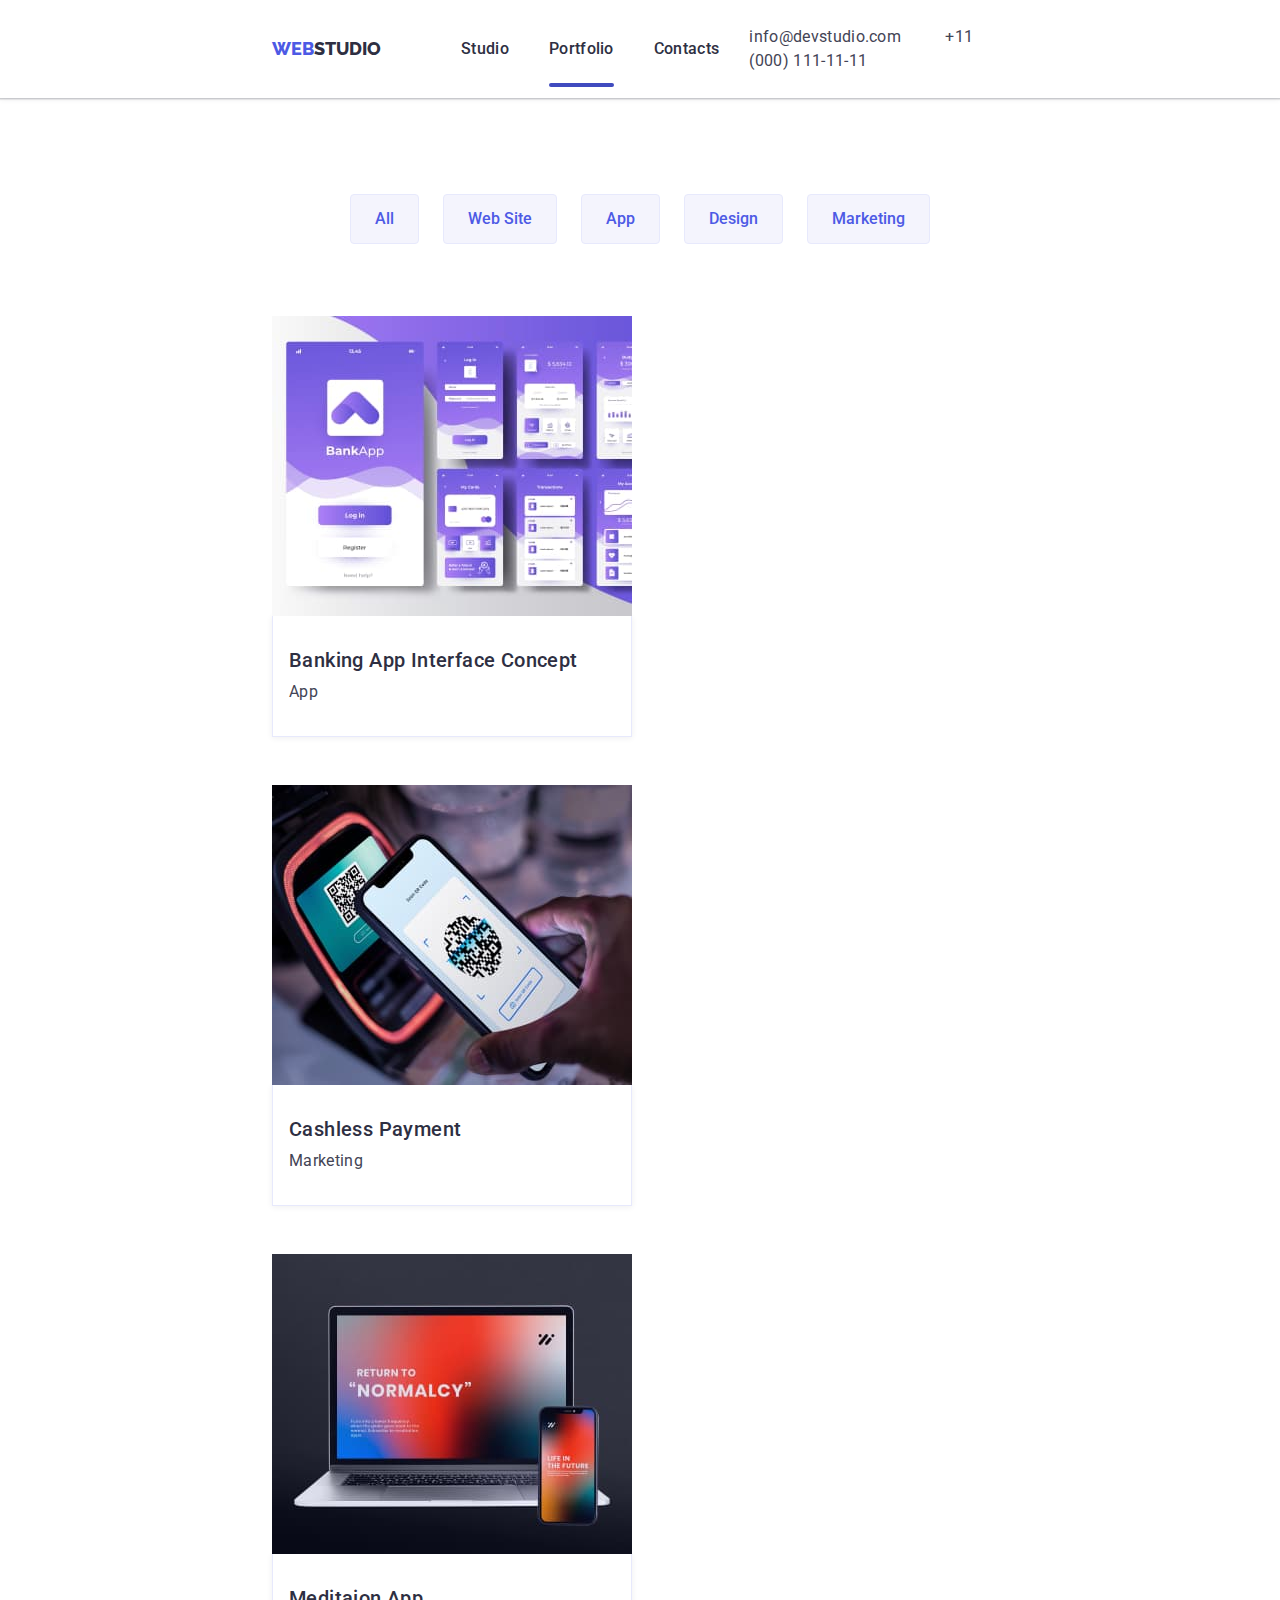
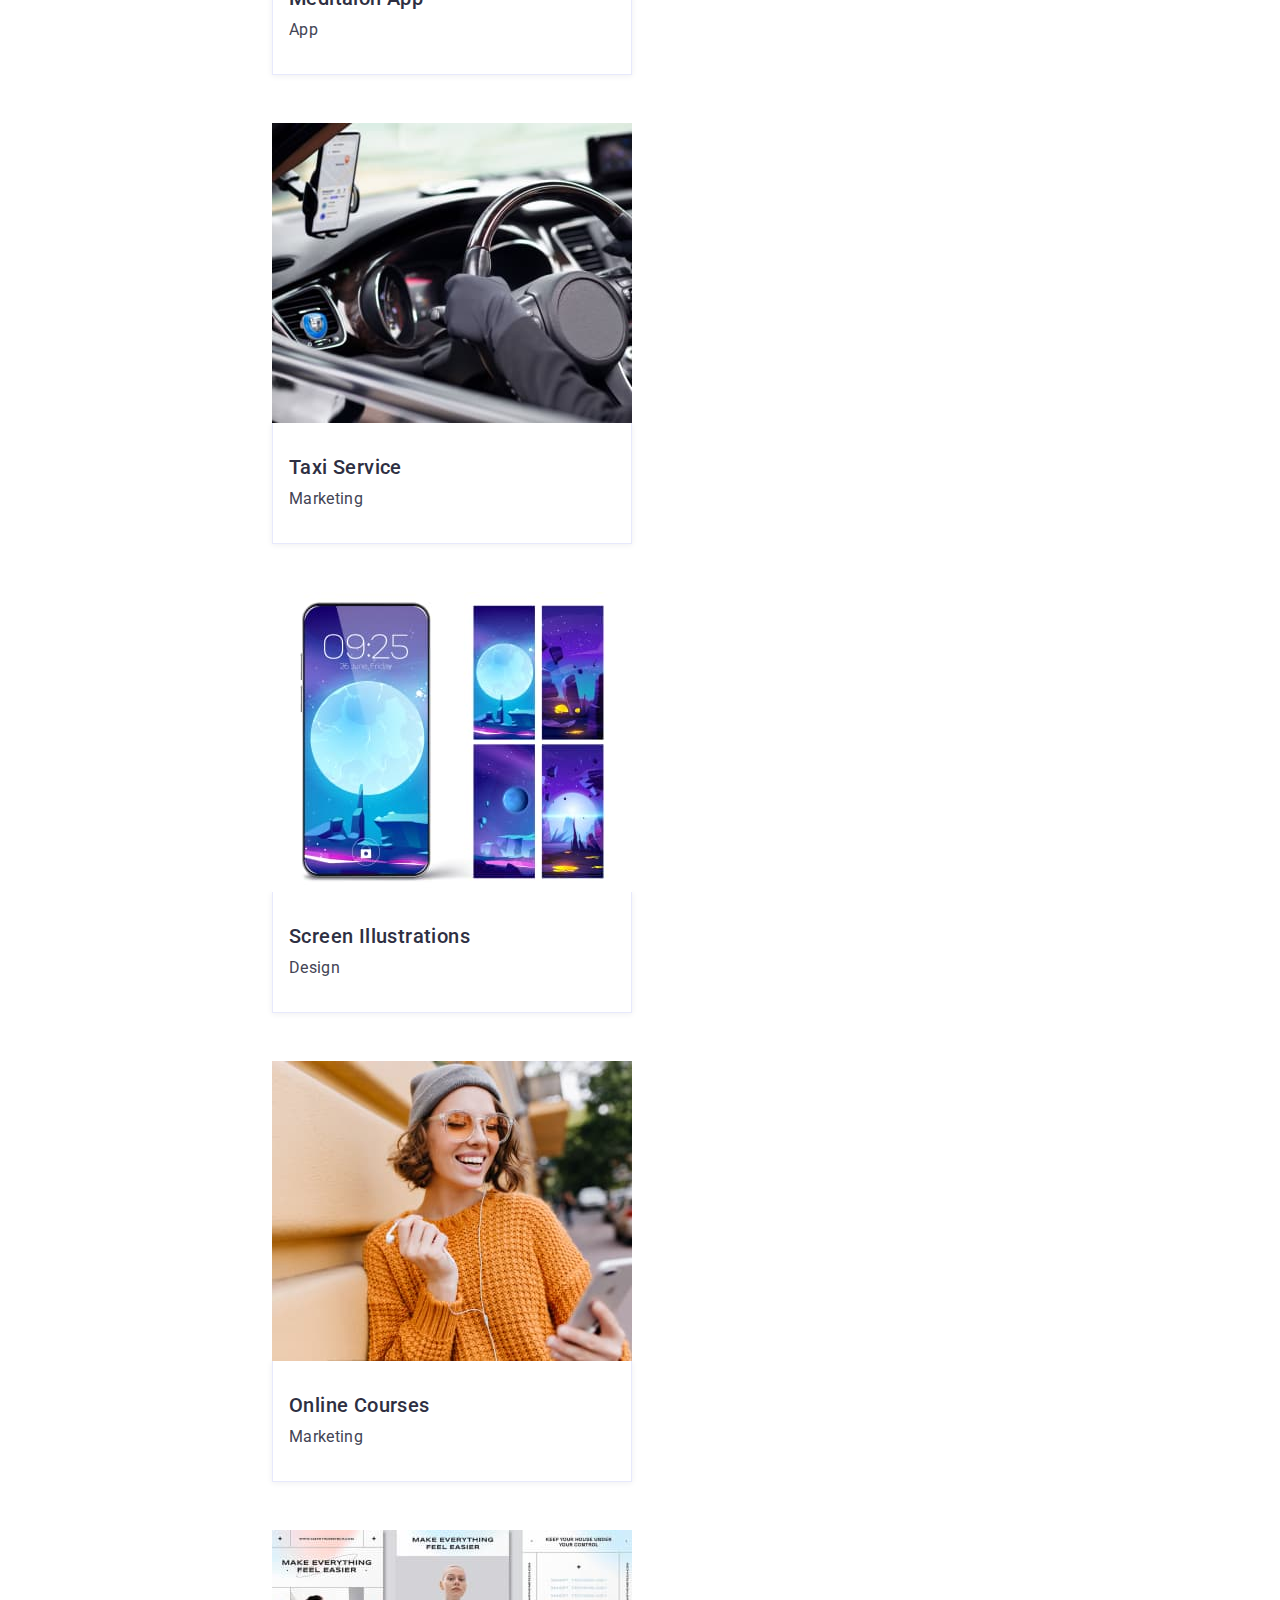
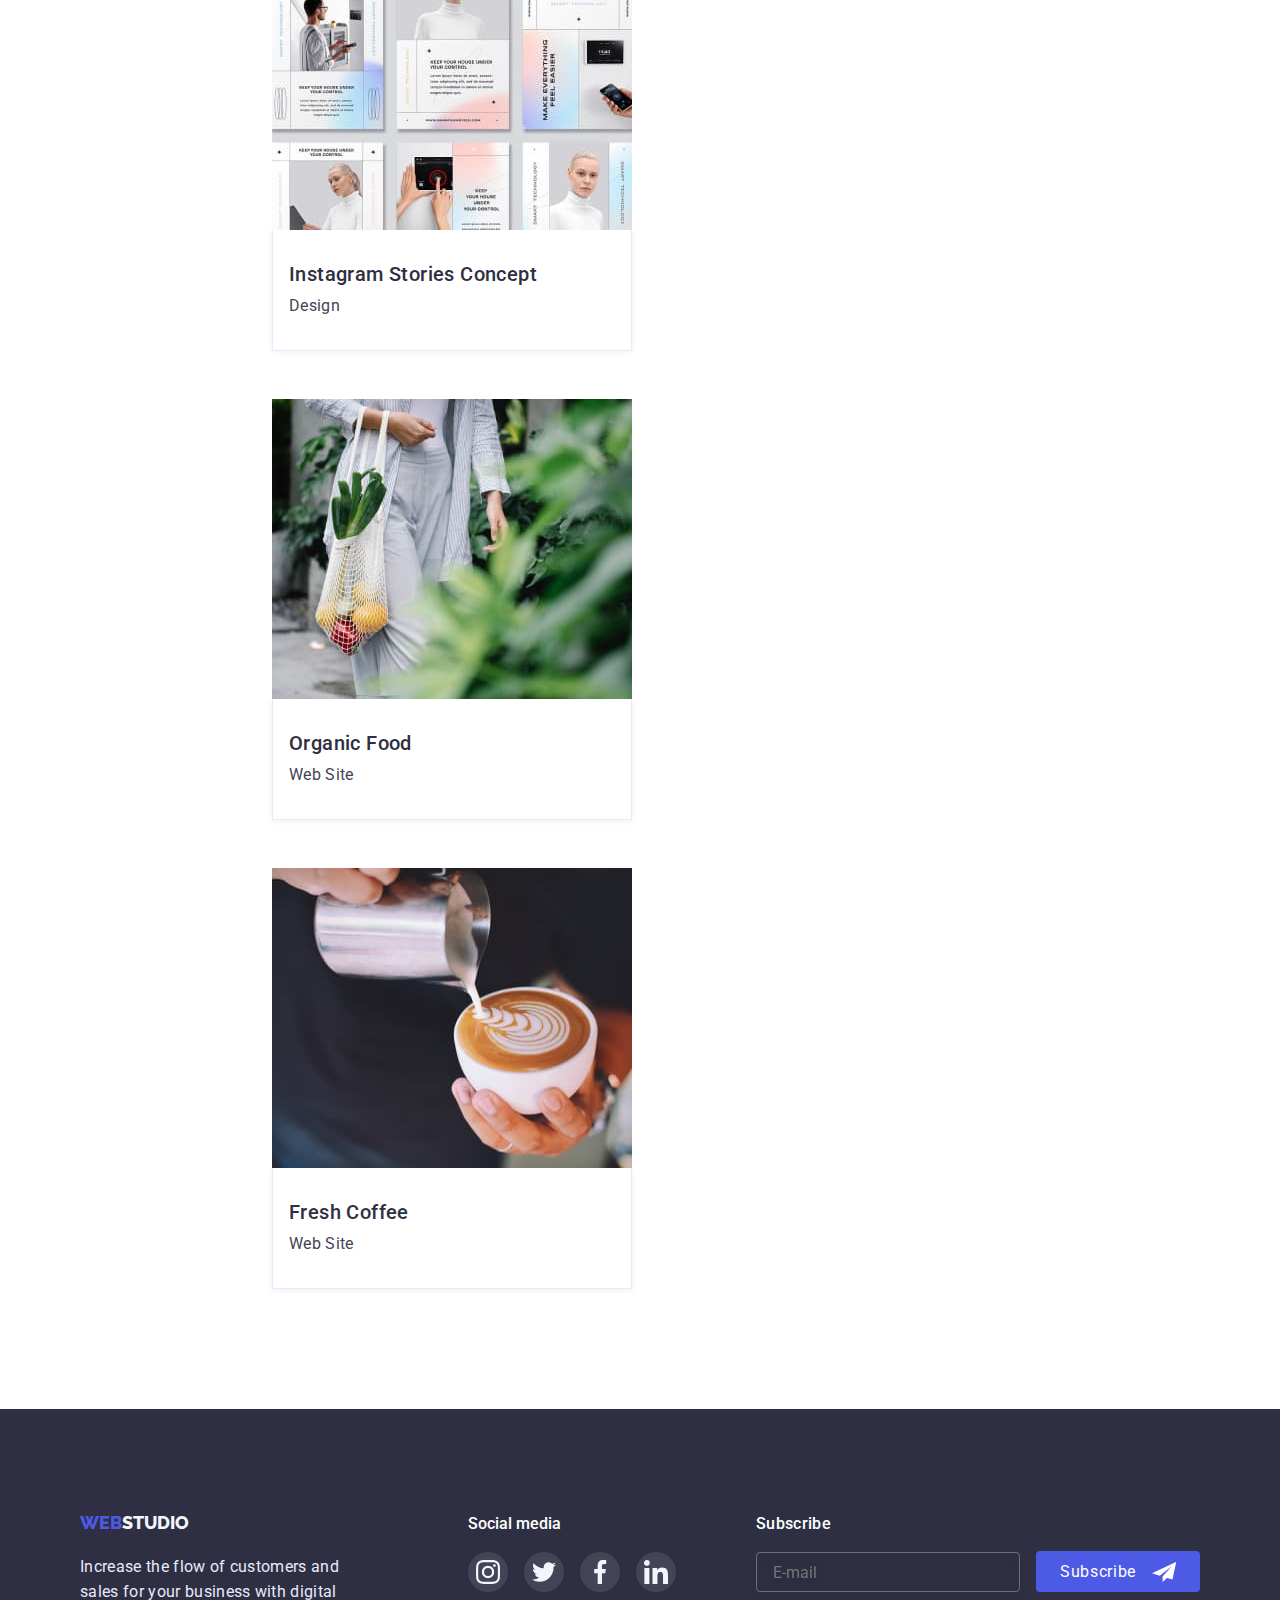
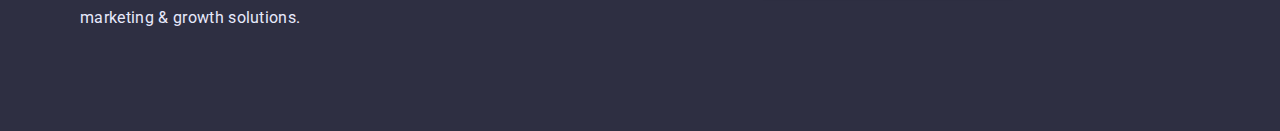
==== commit b28d342c: "hw7(task7) fix1.6" ====
--- a/portfolio.html
+++ b/portfolio.html
@@ -17,7 +17,7 @@
 <body class="site-body">
     <!--Header-->
     <header class="topline">
-        <div class="container had-container">
+        <div class="container-portfolio had-container">
           <nav class="style-navigation">
         <a class="logo link" href="./index.html">
           <span class="web">WEB</span>
@@ -103,7 +103,7 @@
       <h1 hidden>FILTERS</h1>
         <!--Menu FILTER-->
         <section class="filters">
-            <div class="container container-portfolio"> <!--conteiner замінив-->
+            <div class=" container-portfolio"> <!--conteiner замінив-->
             <ul class="nav-portfolio list">
                 <li class="button-filters"><button type="button" class="button-text">All</button></li>
                 <li class="button-filters"><button  type="button" class="button-text">Web Site</button></li>
@@ -429,7 +429,7 @@
                       img/fresh-coffee-tab1x.jpg 1x,
                       img/fresh-coffee-tab2x.jpg 2x"
                     media="(min-width:768px)"/>
-  
+                      <!-- testfix -->
                     <source 
                       srcset="
                       img/fresh-coffee-mob1x.jpg 1x,
@@ -457,7 +457,7 @@
        <!--Footer-->
     <footer class="footer">
 
-      <div class="wrap-footer container">
+      <div class="wrap-footer container-portfolio">
 
         <!--FOOTER LOGO-->
       <div class="foot-logo">
--- a/styles/style.css
+++ b/styles/style.css
@@ -66,6 +66,15 @@
    /*-outline: 1px solid red;-*/
 }
 
+.container-portfolio{
+    /* width: 1158px; */
+    padding-left: 15px;
+    padding-right: 15px;
+    outline: 1px;
+    margin: 0 auto;
+   /*-outline: 1px solid red;-*/
+}
+
 /*-----SHABLON-TOP-LINE-------*/
 .topline {
     padding-top: 25px;
@@ -234,6 +243,7 @@
     line-height: 1.1;
     text-transform: capitalize;
     color: #434455;
+    margin-bottom: 40px;
 }
 .mob-menu-tel:hover,
 .mob-menu-tel:focus,
@@ -498,9 +508,8 @@
     justify-content: center;
     fill: #F4F4FD;
     transition: 250ms cubic-bezier(0.4, 0, 0.2, 1);
-
-}
-
+}
+/* testfix */
 .studio-soc-item{
     fill: #F4F4FD;
 }
--- a/styles/mobile.css
+++ b/styles/mobile.css
@@ -2,6 +2,12 @@
     .container {
         width: 294px;
     }
+    .container-portfolio{
+         width: 294px;
+         align-items: center;
+         justify-content: center;
+    }
+  
     
         /*--------------Section1--------*/
         .hhead {
@@ -52,6 +58,7 @@
     .container {
         width: 294px;
     }
+
     /*--------------Section1--------*/
     .hhead {
         text-align: center;
@@ -93,6 +100,12 @@
     clip-path: inset(100%);
     clip: rect(0 0 0 0);
     overflow: hidden;
+ }
+
+ .container-portfolio{
+   width: auto;
+   align-items: center;
+      justify-content: center;
  }
     
 }
